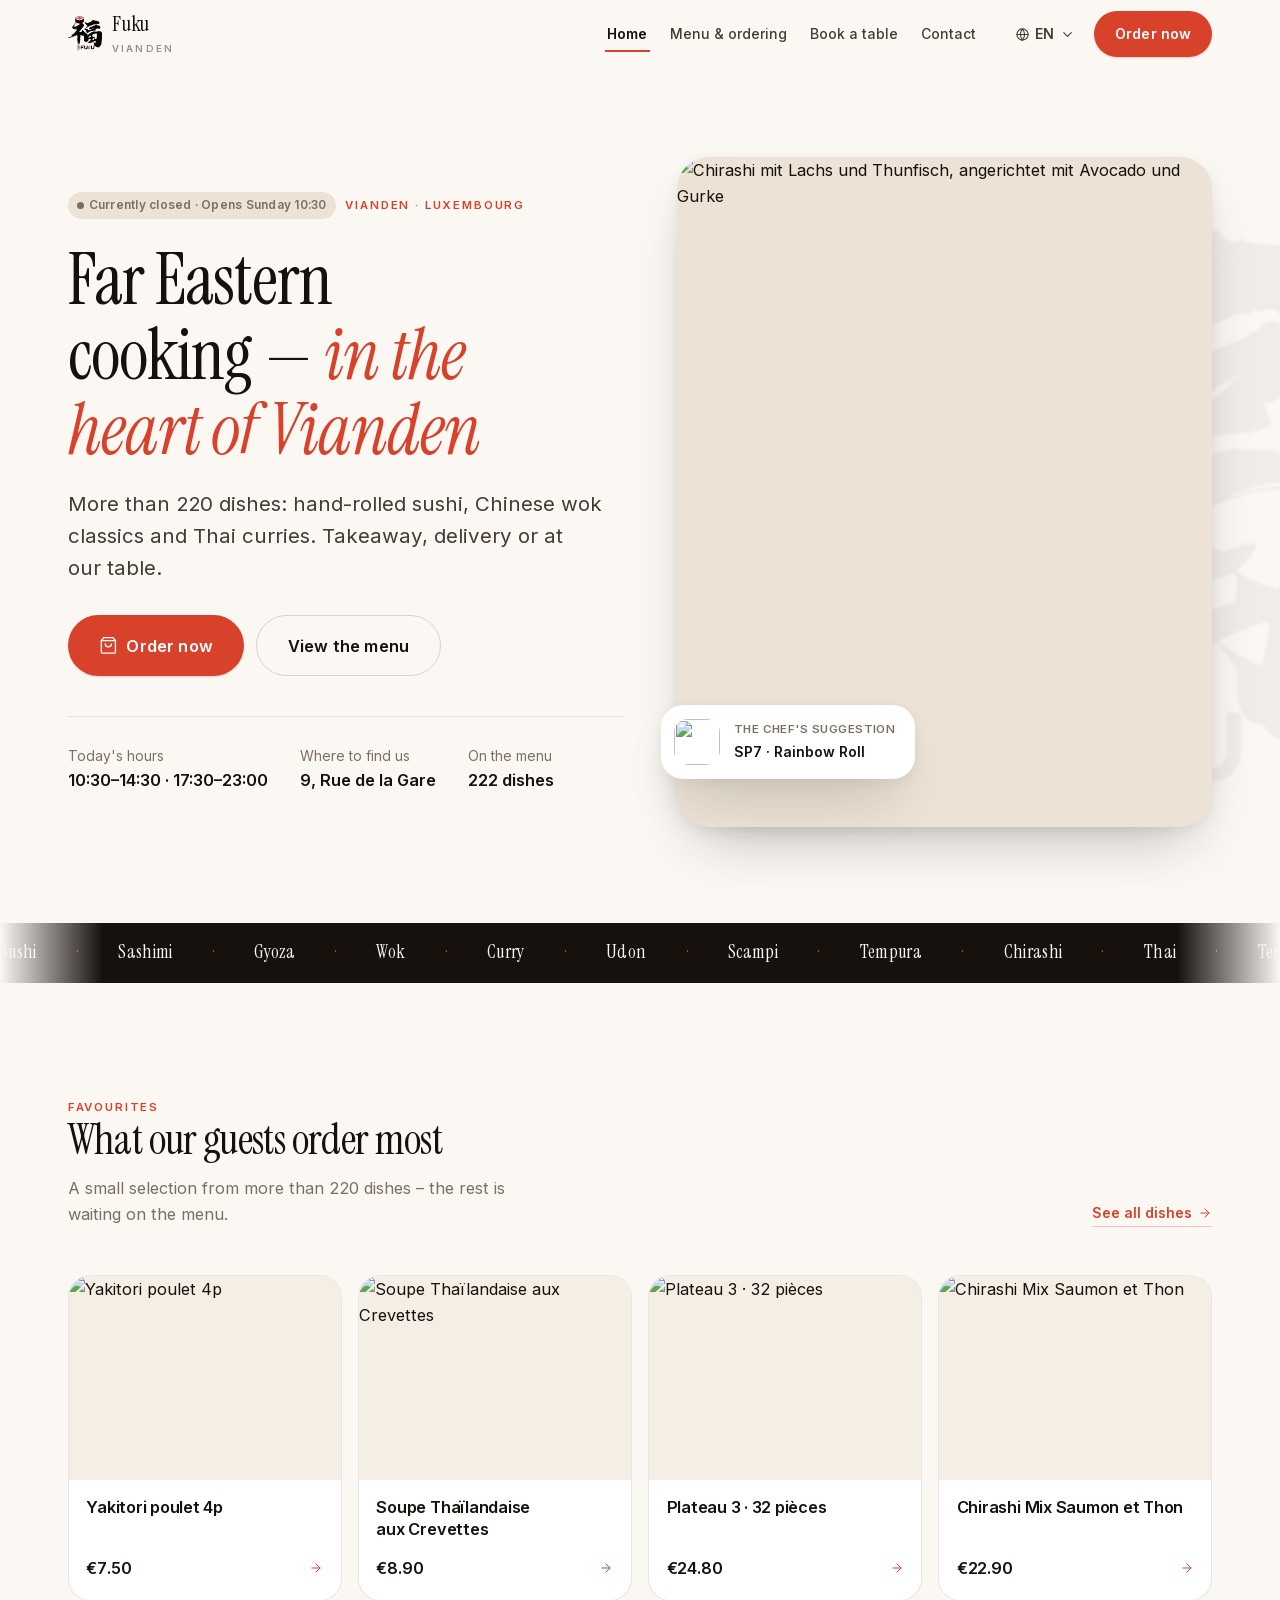
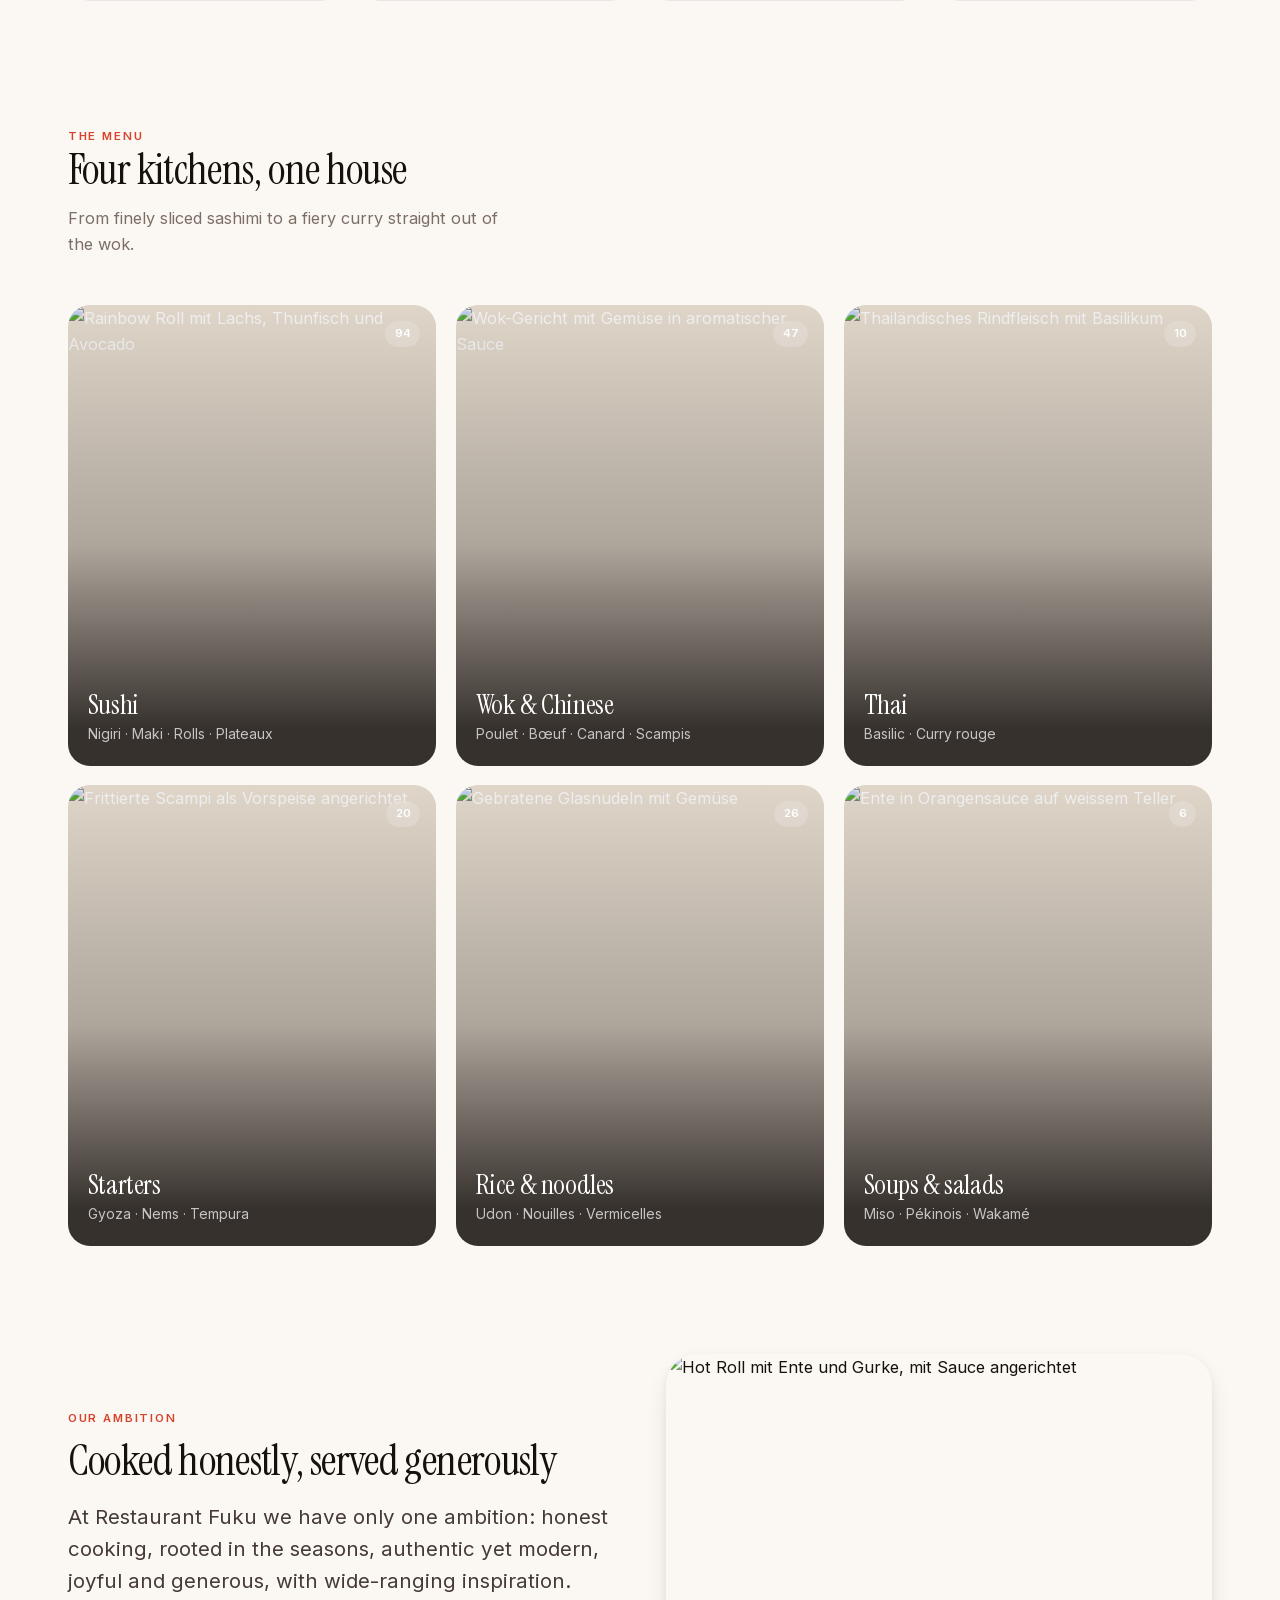
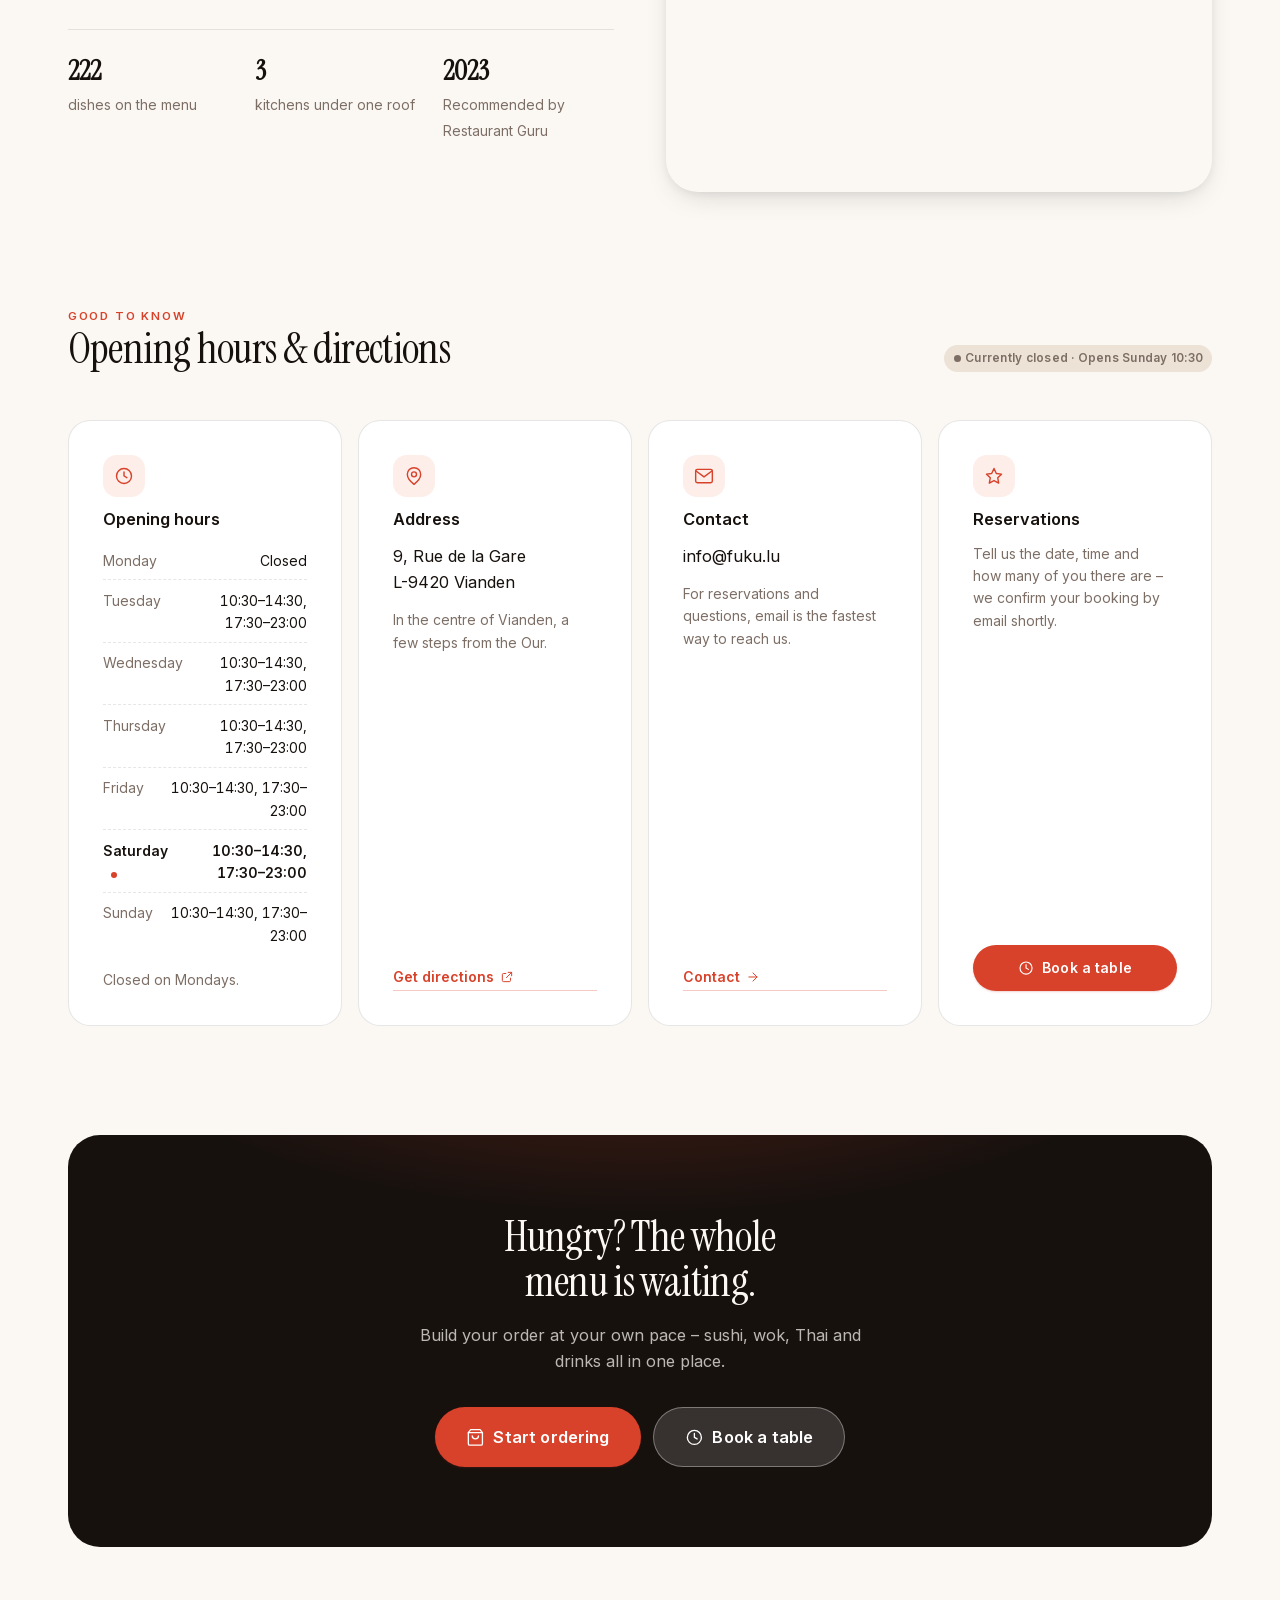
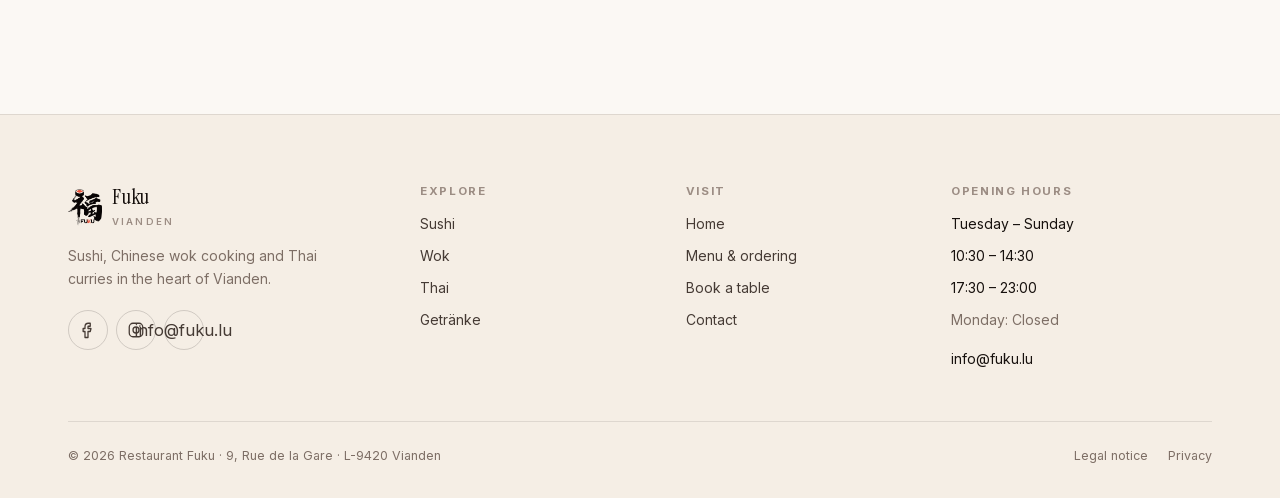
==== index.html @ d3998b2f "Neue Website für Restaurant Fuku Ersetzt die WooCommerce-Shopliste durch eine eigene Oberfläche: all" ====
<!doctype html>
<html lang="de">
  <head>
    <meta charset="utf-8" />
    <meta name="viewport" content="width=device-width, initial-scale=1, viewport-fit=cover" />
    <title>Restaurant Fuku · Sushi, Wok & Thai in Vianden</title>
    <meta
      name="description"
      content="Sushi, chinesische Wok-Klassiker und thailändische Currys in Vianden. Über 220 Gerichte – online bestellen, abholen oder bei uns essen."
    />
    <meta name="theme-color" content="#fbf8f4" />
    <link rel="icon" href="assets/img/logo.png" />
    <link rel="apple-touch-icon" href="assets/img/logo.png" />
    <link rel="canonical" href="https://fuku.lu/" />

    <meta property="og:type" content="restaurant" />
    <meta property="og:site_name" content="Restaurant Fuku" />
    <meta property="og:title" content="Restaurant Fuku · Sushi, Wok & Thai in Vianden" />
    <meta
      property="og:description"
      content="Über 220 Gerichte aus Japan, China und Thailand – mitten in Vianden. Jetzt online bestellen."
    />
    <meta property="og:image" content="https://fuku.lu/wp-content/uploads/2023/08/img_5648-1152x1536.jpeg" />

    <link rel="preload" as="font" type="font/woff2" href="assets/fonts/instrument-serif-normal-400-latin.woff2" crossorigin />
    <link rel="preload" as="font" type="font/woff2" href="assets/fonts/inter-normal-400_700-latin.woff2" crossorigin />
    <link rel="preconnect" href="https://fuku.lu" />
    <link rel="stylesheet" href="assets/css/style.css" />

    <script type="application/ld+json">
      {
        "@context": "https://schema.org",
        "@type": "Restaurant",
        "name": "Restaurant Fuku",
        "servesCuisine": ["Japanese", "Chinese", "Thai", "Sushi"],
        "priceRange": "€€",
        "url": "https://fuku.lu/",
        "email": "info@fuku.lu",
        "image": "https://fuku.lu/wp-content/uploads/2023/08/img_5648-1152x1536.jpeg",
        "address": {
          "@type": "PostalAddress",
          "streetAddress": "9, Rue de la Gare",
          "postalCode": "L-9420",
          "addressLocality": "Vianden",
          "addressCountry": "LU"
        },
        "openingHoursSpecification": [
          {
            "@type": "OpeningHoursSpecification",
            "dayOfWeek": ["Tuesday", "Wednesday", "Thursday", "Friday", "Saturday", "Sunday"],
            "opens": "10:30",
            "closes": "14:30"
          },
          {
            "@type": "OpeningHoursSpecification",
            "dayOfWeek": ["Tuesday", "Wednesday", "Thursday", "Friday", "Saturday", "Sunday"],
            "opens": "17:30",
            "closes": "23:00"
          }
        ],
        "acceptsReservations": "True"
      }
    </script>
  </head>

  <body data-page="home">
    <a class="skip-link" href="#main" data-i18n="nav.skip">Zum Inhalt springen</a>

    <!-- ============================ Header ============================ -->
    <header class="header">
      <div class="wrap header__inner">
        <a class="brand" href="index.html" aria-label="Restaurant Fuku – Startseite">
          <img src="assets/img/logo.png" alt="" width="34" height="37" />
          <span>
            <span class="brand__name">Fuku</span>
            <span class="brand__sub">Vianden</span>
          </span>
        </a>

        <nav class="nav" aria-label="Hauptnavigation">
          <a href="index.html" aria-current="page" data-i18n="nav.home">Startseite</a>
          <a href="bestellen.html" data-i18n="nav.order">Karte &amp; Bestellen</a>
          <a href="reservieren.html" data-i18n="nav.reserve">Reservieren</a>
          <a href="kontakt.html" data-i18n="nav.contact">Kontakt</a>
        </nav>

        <div class="header__actions">
          <div class="lang" data-lang-switcher>
            <button
              class="lang__toggle"
              type="button"
              aria-expanded="false"
              aria-haspopup="true"
              data-i18n-attr="aria-label:nav.chooseLanguage"
            >
              <svg class="icon" aria-hidden="true"><use href="#i-globe"></use></svg>
              <span data-lang-current>DE</span>
              <svg class="icon" aria-hidden="true"><use href="#i-chevron"></use></svg>
            </button>
            <div class="lang__menu" role="menu"></div>
          </div>

          <a class="btn btn--brand header__cta" href="bestellen.html" data-i18n="hero.cta">Jetzt bestellen</a>

          <button
            class="icon-btn burger"
            type="button"
            data-nav-open
            aria-expanded="false"
            data-i18n-attr="aria-label:nav.open"
          >
            <svg class="icon" aria-hidden="true"><use href="#i-menu"></use></svg>
          </button>
        </div>
      </div>
    </header>

    <!-- ======================= Mobile Navigation ====================== -->
    <div class="mobile-nav" data-open="false">
      <div class="mobile-nav__top">
        <a class="brand" href="index.html">
          <img src="assets/img/logo.png" alt="" width="34" height="37" />
          <span class="brand__name">Fuku</span>
        </a>
        <button class="icon-btn" type="button" data-nav-close data-i18n-attr="aria-label:nav.close">
          <svg class="icon" aria-hidden="true"><use href="#i-close"></use></svg>
        </button>
      </div>

      <nav class="mobile-nav__links" aria-label="Navigation">
        <a href="index.html" aria-current="page" data-i18n="nav.home">Startseite</a>
        <a href="bestellen.html" data-i18n="nav.order">Karte &amp; Bestellen</a>
        <a href="reservieren.html" data-i18n="nav.reserve">Reservieren</a>
        <a href="kontakt.html" data-i18n="nav.contact">Kontakt</a>
      </nav>

      <div class="mobile-nav__foot">
        <div class="filters" data-lang-inline></div>
        <a class="btn btn--brand btn--lg btn--block" href="bestellen.html" data-i18n="hero.cta">Jetzt bestellen</a>
      </div>
    </div>

    <main id="main">
      <!-- ============================= Hero ============================ -->
      <section class="hero">
        <img class="hero__kanji" src="assets/img/logo.png" alt="" aria-hidden="true" />
        <div class="wrap hero__grid">
          <div class="hero__copy">
            <div class="hero__status">
              <span class="pill pill--closed" data-status-pill>
                <span class="dot"></span>
                <span data-status-label>Öffnungszeiten</span>
              </span>
              <span class="eyebrow" data-i18n="hero.badge">Vianden · Luxemburg</span>
            </div>

            <h1 data-i18n-html="hero.title">Frische Küche aus Fernost — <em>mitten in Vianden</em></h1>

            <p class="hero__text" data-i18n="hero.text">
              Über 220 Gerichte: handgerollte Sushi, chinesische Wok-Klassiker und thailändische Currys. Zum Abholen,
              Liefern oder bei uns am Tisch.
            </p>

            <div class="hero__cta">
              <a class="btn btn--brand btn--lg" href="bestellen.html">
                <svg class="icon" aria-hidden="true"><use href="#i-cart"></use></svg>
                <span data-i18n="hero.cta">Jetzt bestellen</span>
              </a>
              <a class="btn btn--ghost btn--lg" href="bestellen.html#sushi" data-i18n="hero.cta2">Karte ansehen</a>
            </div>

            <dl class="hero__facts">
              <div>
                <dt data-i18n="hero.fact1">Öffnungszeiten heute</dt>
                <dd><strong data-today-hours>10:30–14:30 · 17:30–23:00</strong></dd>
              </div>
              <div>
                <dt data-i18n="hero.fact2">Wo wir sind</dt>
                <dd><strong>9, Rue de la Gare</strong></dd>
              </div>
              <div>
                <dt data-i18n="hero.fact3">Auf der Karte</dt>
                <dd><strong data-dish-count>222 Gerichte</strong></dd>
              </div>
            </dl>
          </div>

          <div class="hero__art">
            <div class="hero__frame">
              <img
                src="https://fuku.lu/wp-content/uploads/2023/08/img_5648-768x1024.jpeg"
                srcset="
                  https://fuku.lu/wp-content/uploads/2023/08/img_5648-600x800.jpeg    600w,
                  https://fuku.lu/wp-content/uploads/2023/08/img_5648-768x1024.jpeg   768w,
                  https://fuku.lu/wp-content/uploads/2023/08/img_5648-1152x1536.jpeg 1152w
                "
                sizes="(min-width: 900px) 46vw, 92vw"
                alt="Chirashi mit Lachs und Thunfisch, angerichtet mit Avocado und Gurke"
                width="768"
                height="1024"
                fetchpriority="high"
              />
            </div>

            <figure class="hero__chip">
              <img
                src="https://fuku.lu/wp-content/uploads/2022/07/rainbow_roll-600x900.jpg"
                alt=""
                width="46"
                height="46"
                loading="lazy"
              />
              <figcaption>
                <span data-i18n="hero.chipLabel">Empfehlung des Hauses</span>
                <strong>SP7 · Rainbow Roll</strong>
              </figcaption>
            </figure>
          </div>
        </div>
      </section>

      <!-- =========================== Laufband ========================== -->
      <div class="marquee" aria-hidden="true">
        <div class="marquee__track">
          <div>
            <span>Sushi</span><b>·</b><span>Sashimi</span><b>·</b><span>Gyoza</span><b>·</b><span>Wok</span><b>·</b>
            <span>Curry</span><b>·</b><span>Udon</span><b>·</b><span>Scampi</span><b>·</b><span>Tempura</span><b>·</b>
            <span>Chirashi</span><b>·</b><span>Thai</span><b>·</b><span>Temaki</span><b>·</b><span>Ente</span><b>·</b>
          </div>
          <div>
            <span>Sushi</span><b>·</b><span>Sashimi</span><b>·</b><span>Gyoza</span><b>·</b><span>Wok</span><b>·</b>
            <span>Curry</span><b>·</b><span>Udon</span><b>·</b><span>Scampi</span><b>·</b><span>Tempura</span><b>·</b>
            <span>Chirashi</span><b>·</b><span>Thai</span><b>·</b><span>Temaki</span><b>·</b><span>Ente</span><b>·</b>
          </div>
        </div>
      </div>

      <!-- ========================== Empfehlungen ======================= -->
      <section class="section">
        <div class="wrap">
          <div class="section-head" data-reveal>
            <div>
              <span class="eyebrow" data-i18n="home.popular.eyebrow">Beliebt</span>
              <h2 data-i18n="home.popular.title">Was unsere Gäste am liebsten bestellen</h2>
              <p data-i18n="home.popular.text">
                Eine kleine Auswahl aus über 220 Gerichten – der Rest wartet auf der Karte.
              </p>
            </div>
            <a class="link-arrow" href="bestellen.html">
              <span data-i18n="home.popular.all">Alle Gerichte ansehen</span>
              <svg class="icon" aria-hidden="true"><use href="#i-arrow"></use></svg>
            </a>
          </div>

          <div class="rail" data-popular data-reveal>
            <!-- wird aus data/menu.json befüllt -->
          </div>
        </div>
      </section>

      <!-- ========================== Kategorien ========================= -->
      <section class="section" style="padding-top: 0">
        <div class="wrap">
          <div class="section-head" data-reveal>
            <div>
              <span class="eyebrow" data-i18n="home.cats.eyebrow">Die Karte</span>
              <h2 data-i18n="home.cats.title">Vier Küchen, ein Haus</h2>
              <p data-i18n="home.cats.text">Von hauchdünn geschnittenem Sashimi bis zum scharfen Curry aus dem Wok.</p>
            </div>
          </div>

          <div class="cat-grid" data-reveal>
            <a class="cat-card" href="bestellen.html#sushi">
              <img
                src="https://fuku.lu/wp-content/uploads/2022/07/rainbow_roll-600x900.jpg"
                srcset="
                  https://fuku.lu/wp-content/uploads/2022/07/rainbow_roll-600x900.jpg  600w,
                  https://fuku.lu/wp-content/uploads/2022/07/rainbow_roll-768x1152.jpg 768w
                "
                sizes="(min-width: 900px) 22vw, 45vw"
                alt="Rainbow Roll mit Lachs, Thunfisch und Avocado"
                loading="lazy"
                width="600"
                height="900"
              />
              <span class="cat-card__count" data-cat-count="sushi">94</span>
              <h3>Sushi</h3>
              <p>Nigiri · Maki · Rolls · Plateaux</p>
            </a>

            <a class="cat-card" href="bestellen.html#chauds">
              <img
                src="https://fuku.lu/wp-content/uploads/2023/08/img_5468-600x450.jpeg"
                srcset="
                  https://fuku.lu/wp-content/uploads/2023/08/img_5468-600x450.jpeg   600w,
                  https://fuku.lu/wp-content/uploads/2023/08/img_5468-1024x768.jpeg 1024w
                "
                sizes="(min-width: 900px) 22vw, 45vw"
                alt="Wok-Gericht mit Gemüse in aromatischer Sauce"
                loading="lazy"
                width="600"
                height="450"
              />
              <span class="cat-card__count" data-cat-count="chauds">47</span>
              <h3 data-i18n="cat.chauds">Wok &amp; Chinesisch</h3>
              <p>Poulet · Bœuf · Canard · Scampis</p>
            </a>

            <a class="cat-card" href="bestellen.html#thai">
              <img
                src="https://fuku.lu/wp-content/uploads/2022/12/img_8181-600x450.jpeg"
                srcset="
                  https://fuku.lu/wp-content/uploads/2022/12/img_8181-600x450.jpeg   600w,
                  https://fuku.lu/wp-content/uploads/2022/12/img_8181-1024x768.jpeg 1024w
                "
                sizes="(min-width: 900px) 22vw, 45vw"
                alt="Thailändisches Rindfleisch mit Basilikum"
                loading="lazy"
                width="600"
                height="450"
              />
              <span class="cat-card__count" data-cat-count="thai">10</span>
              <h3 data-i18n="cat.thai">Thai</h3>
              <p>Basilic · Curry rouge</p>
            </a>

            <a class="cat-card" href="bestellen.html#entrees">
              <img
                src="https://fuku.lu/wp-content/uploads/2022/12/img_8173-600x450.jpeg"
                srcset="
                  https://fuku.lu/wp-content/uploads/2022/12/img_8173-600x450.jpeg   600w,
                  https://fuku.lu/wp-content/uploads/2022/12/img_8173-1024x768.jpeg 1024w
                "
                sizes="(min-width: 900px) 22vw, 45vw"
                alt="Frittierte Scampi als Vorspeise angerichtet"
                loading="lazy"
                width="600"
                height="450"
              />
              <span class="cat-card__count" data-cat-count="entrees">20</span>
              <h3 data-i18n="cat.entrees">Vorspeisen</h3>
              <p>Gyoza · Nems · Tempura</p>
            </a>

            <a class="cat-card" href="bestellen.html#riz">
              <img
                src="https://fuku.lu/wp-content/uploads/2024/09/img_6568-600x450.jpeg"
                srcset="
                  https://fuku.lu/wp-content/uploads/2024/09/img_6568-600x450.jpeg   600w,
                  https://fuku.lu/wp-content/uploads/2024/09/img_6568-1024x768.jpeg 1024w
                "
                sizes="(min-width: 900px) 22vw, 45vw"
                alt="Gebratene Glasnudeln mit Gemüse"
                loading="lazy"
                width="600"
                height="450"
              />
              <span class="cat-card__count" data-cat-count="riz">26</span>
              <h3 data-i18n="cat.riz">Reis &amp; Nudeln</h3>
              <p>Udon · Nouilles · Vermicelles</p>
            </a>

            <a class="cat-card" href="bestellen.html#soupes">
              <img
                src="https://fuku.lu/wp-content/uploads/2023/09/img_5689-600x450.jpeg"
                srcset="
                  https://fuku.lu/wp-content/uploads/2023/09/img_5689-600x450.jpeg   600w,
                  https://fuku.lu/wp-content/uploads/2023/09/img_5689-1024x768.jpeg 1024w
                "
                sizes="(min-width: 900px) 22vw, 45vw"
                alt="Ente in Orangensauce auf weissem Teller"
                loading="lazy"
                width="600"
                height="450"
              />
              <span class="cat-card__count" data-cat-count="soupes">6</span>
              <h3 data-i18n="cat.soupes">Suppen &amp; Salate</h3>
              <p>Miso · Pékinois · Wakamé</p>
            </a>
          </div>
        </div>
      </section>

      <!-- ============================ Story ============================ -->
      <section class="section" style="padding-top: 0">
        <div class="wrap">
          <div class="split split--reverse" data-reveal>
            <div class="split__media">
              <img
                src="https://fuku.lu/wp-content/uploads/2023/06/img_5087-1024x768.jpeg"
                srcset="
                  https://fuku.lu/wp-content/uploads/2023/06/img_5087-600x450.jpeg   600w,
                  https://fuku.lu/wp-content/uploads/2023/06/img_5087-1024x768.jpeg 1024w
                "
                sizes="(min-width: 860px) 46vw, 92vw"
                alt="Hot Roll mit Ente und Gurke, mit Sauce angerichtet"
                loading="lazy"
                width="1024"
                height="768"
              />
            </div>

            <div>
              <span class="eyebrow" data-i18n="home.story.eyebrow">Unser Anspruch</span>
              <h2 style="margin-block: 0.6rem 1.1rem" data-i18n="home.story.title">
                Ehrlich gekocht, grosszügig serviert
              </h2>
              <p class="lede" data-i18n="home.story.text">
                Im Restaurant Fuku haben wir nur einen Anspruch: eine ehrliche Küche, verwurzelt in den Jahreszeiten,
                authentisch und zugleich modern, fröhlich und grosszügig, mit weitem Horizont.
              </p>

              <div class="stat-row">
                <div>
                  <strong data-dish-total>222</strong>
                  <span data-i18n="home.story.stat1">Gerichte auf der Karte</span>
                </div>
                <div>
                  <strong>3</strong>
                  <span data-i18n="home.story.stat2">Küchen unter einem Dach</span>
                </div>
                <div>
                  <strong>2023</strong>
                  <span data-i18n="home.story.stat3">Empfohlen von Restaurant Guru</span>
                </div>
              </div>
            </div>
          </div>
        </div>
      </section>

      <!-- ====================== Öffnungszeiten & Info ================== -->
      <section class="section" style="padding-top: 0">
        <div class="wrap">
          <div class="section-head" data-reveal>
            <div>
              <span class="eyebrow" data-i18n="home.info.eyebrow">Gut zu wissen</span>
              <h2 data-i18n="home.info.title">Öffnungszeiten &amp; Anfahrt</h2>
            </div>
            <span class="pill pill--closed" data-status-pill>
              <span class="dot"></span>
              <span data-status-label>Öffnungszeiten</span>
            </span>
          </div>

          <div class="info-grid" data-reveal>
            <article class="info-card">
              <span class="info-card__icon"><svg class="icon" aria-hidden="true"><use href="#i-clock"></use></svg></span>
              <h3 data-i18n="home.info.hours">Öffnungszeiten</h3>
              <dl class="hours" data-hours-list></dl>
              <p class="muted" style="font-size: var(--step--1)" data-i18n="home.info.hoursNote">Montags Ruhetag.</p>
            </article>

            <article class="info-card">
              <span class="info-card__icon"><svg class="icon" aria-hidden="true"><use href="#i-pin"></use></svg></span>
              <h3 data-i18n="home.info.address">Adresse</h3>
              <p data-contact="address">9, Rue de la Gare<br />L-9420 Vianden</p>
              <p class="muted" style="font-size: var(--step--1)" data-i18n="home.info.addressNote">
                Im Zentrum von Vianden, wenige Schritte von der Our.
              </p>
              <a class="link-arrow" data-contact="route" href="#" style="margin-top: auto">
                <span data-i18n="home.info.route">Route planen</span>
                <svg class="icon" aria-hidden="true"><use href="#i-external"></use></svg>
              </a>
            </article>

            <article class="info-card">
              <span class="info-card__icon"><svg class="icon" aria-hidden="true"><use href="#i-mail"></use></svg></span>
              <h3 data-i18n="home.info.contact">Kontakt</h3>
              <p><a data-contact="email" href="mailto:info@fuku.lu">info@fuku.lu</a></p>
              <p class="muted" style="font-size: var(--step--1)" data-i18n="home.info.contactNote">
                Für Reservierungen und Fragen erreichen Sie uns am besten per E-Mail.
              </p>
              <a class="link-arrow" href="kontakt.html" style="margin-top: auto">
                <span data-i18n="nav.contact">Kontakt</span>
                <svg class="icon" aria-hidden="true"><use href="#i-arrow"></use></svg>
              </a>
            </article>

            <article class="info-card">
              <span class="info-card__icon"><svg class="icon" aria-hidden="true"><use href="#i-star"></use></svg></span>
              <h3 data-i18n="contact.reserve">Reservierung</h3>
              <p class="muted" style="font-size: var(--step--1)" data-i18n="reserve.text">
                Sagen Sie uns Datum, Uhrzeit und Personenzahl – wir bestätigen Ihre Reservierung kurzfristig per E-Mail.
              </p>
              <a class="btn btn--brand" href="reservieren.html" style="margin-top: auto">
                <svg class="icon" aria-hidden="true"><use href="#i-clock"></use></svg>
                <span data-i18n="reserve.ctaHome">Tisch reservieren</span>
              </a>
            </article>
          </div>
        </div>
      </section>

      <!-- =========================== CTA-Band ========================== -->
      <section class="wrap" style="padding-bottom: clamp(3rem, 2rem + 4vw, 6rem)">
        <div class="cta-band" data-reveal>
          <h2 data-i18n="home.cta.title">Hunger? Die ganze Karte wartet.</h2>
          <p data-i18n="home.cta.text">
            Stellen Sie Ihre Bestellung in Ruhe zusammen – Sushi, Wok, Thai und Getränke an einem Ort.
          </p>
          <div class="cta-band__actions">
            <a class="btn btn--brand btn--lg" href="bestellen.html">
              <svg class="icon" aria-hidden="true"><use href="#i-cart"></use></svg>
              <span data-i18n="home.cta.primary">Zur Bestellung</span>
            </a>
            <a class="btn btn--light btn--lg" href="reservieren.html">
              <svg class="icon" aria-hidden="true"><use href="#i-clock"></use></svg>
              <span data-i18n="reserve.ctaHome">Tisch reservieren</span>
            </a>
          </div>
        </div>
      </section>
    </main>

    <!-- ============================ Footer =========================== -->
    <footer class="footer">
      <div class="wrap">
        <div class="footer__grid">
          <div class="footer__brand">
            <a class="brand" href="index.html">
              <img src="assets/img/logo.png" alt="" width="34" height="37" />
              <span>
                <span class="brand__name">Fuku</span>
                <span class="brand__sub">Vianden</span>
              </span>
            </a>
            <p data-i18n="footer.tagline">
              Sushi, chinesische Wok-Küche und thailändische Currys im Herzen von Vianden.
            </p>
            <div class="socials">
              <a href="https://www.facebook.com/Restaurant-Fuku-110551558349707/" target="_blank" rel="noopener" aria-label="Facebook">
                <svg class="icon" aria-hidden="true"><use href="#i-facebook"></use></svg>
              </a>
              <a href="https://www.instagram.com/restaurant_fuku/" target="_blank" rel="noopener" aria-label="Instagram">
                <svg class="icon" aria-hidden="true"><use href="#i-instagram"></use></svg>
              </a>
              <a data-contact="email" href="mailto:info@fuku.lu" aria-label="E-Mail">
                <svg class="icon" aria-hidden="true"><use href="#i-mail"></use></svg>
              </a>
            </div>
          </div>

          <div>
            <h4 data-i18n="footer.explore">Entdecken</h4>
            <div class="footer__links">
              <a href="bestellen.html#sushi">Sushi</a>
              <a href="bestellen.html#chauds">Wok</a>
              <a href="bestellen.html#thai">Thai</a>
              <a href="bestellen.html#boissons">Getränke</a>
            </div>
          </div>

          <div>
            <h4 data-i18n="footer.visit">Besuchen</h4>
            <div class="footer__links">
              <a href="index.html" data-i18n="nav.home">Startseite</a>
              <a href="bestellen.html" data-i18n="nav.order">Karte &amp; Bestellen</a>
              <a href="reservieren.html" data-i18n="nav.reserve">Reservieren</a>
              <a href="kontakt.html" data-i18n="nav.contact">Kontakt</a>
            </div>
          </div>

          <div>
            <h4 data-i18n="home.info.hours">Öffnungszeiten</h4>
            <div class="footer__links">
              <span data-i18n="days.tueSun">Dienstag – Sonntag</span>
              <span>10:30 – 14:30</span>
              <span>17:30 – 23:00</span>
              <span class="muted"><span data-i18n="days.mon">Montag</span>: <span data-i18n="days.closed">Geschlossen</span></span>
            </div>
            <p style="margin-top: 1rem; font-size: var(--step--1)">
              <a data-contact="email" href="mailto:info@fuku.lu">info@fuku.lu</a>
            </p>
          </div>
        </div>

        <div class="footer__bottom">
          <p>© <span data-year>2026</span> Restaurant Fuku · 9, Rue de la Gare · L-9420 Vianden</p>
          <nav aria-label="Rechtliches">
            <a href="kontakt.html#impressum" data-i18n="footer.imprint">Impressum</a>
            <a href="kontakt.html#datenschutz" data-i18n="footer.privacy">Datenschutz</a>
          </nav>
        </div>
      </div>
    </footer>

    <script type="module" src="assets/js/home.js"></script>
  </body>
</html>
---- assets/css/style.css ----
@import url('../fonts/fonts.css');

/* ==================================================================
   Restaurant Fuku – Design-System
   Warmes Papier, Tusche-Schwarz, Zinnober aus dem Logo.
   ================================================================== */

:root {
  /* Farben ------------------------------------------------------- */
  --ink: #17110e;
  --ink-soft: #453a34;
  --muted: #7d6e65;
  --muted-2: #9c8d84;

  --paper: #fbf8f4;
  --paper-warm: #f5eee5;
  --paper-deep: #ece2d5;
  --surface: #ffffff;

  --brand: #d8412a;
  --brand-deep: #ae2f1c;
  --brand-tint: #fdeeea;
  --brand-ring: rgba(216, 65, 42, 0.28);

  --gold: #b8873c;
  --green: #2f7a53;
  --green-tint: #e8f3ec;

  --line: rgba(23, 17, 14, 0.1);
  --line-strong: rgba(23, 17, 14, 0.16);

  /* Typografie --------------------------------------------------- */
  --font-display: 'Instrument Serif', 'Iowan Old Style', Georgia, serif;
  --font-sans: 'Inter', -apple-system, BlinkMacSystemFont, 'Segoe UI', Roboto, sans-serif;

  --step--1: clamp(0.8rem, 0.77rem + 0.13vw, 0.875rem);
  --step-0: clamp(0.95rem, 0.92rem + 0.15vw, 1.02rem);
  --step-1: clamp(1.1rem, 1.04rem + 0.3vw, 1.3rem);
  --step-2: clamp(1.35rem, 1.22rem + 0.62vw, 1.75rem);
  --step-3: clamp(1.75rem, 1.45rem + 1.5vw, 2.75rem);
  --step-4: clamp(2.4rem, 1.7rem + 3.4vw, 5rem);

  /* Form --------------------------------------------------------- */
  --r-xs: 6px;
  --r-sm: 10px;
  --r-md: 14px;
  --r-lg: 22px;
  --r-xl: 32px;
  --r-full: 999px;

  --shadow-xs: 0 1px 2px rgba(23, 17, 14, 0.06);
  --shadow-sm: 0 2px 8px rgba(23, 17, 14, 0.06), 0 1px 2px rgba(23, 17, 14, 0.04);
  --shadow-md: 0 10px 30px -12px rgba(23, 17, 14, 0.22), 0 2px 8px rgba(23, 17, 14, 0.05);
  --shadow-lg: 0 28px 60px -24px rgba(23, 17, 14, 0.32), 0 4px 14px rgba(23, 17, 14, 0.06);

  --wrap: 1220px;
  --gutter: clamp(1.1rem, 0.6rem + 2.2vw, 2.5rem);
  --header-h: 68px;

  --ease: cubic-bezier(0.2, 0.7, 0.25, 1);
  --ease-out: cubic-bezier(0.16, 1, 0.3, 1);
}

/* ------------------------------------------------------------------
   Reset & Basis
   ------------------------------------------------------------------ */
*,
*::before,
*::after {
  box-sizing: border-box;
}

* {
  margin: 0;
}

html {
  -webkit-text-size-adjust: 100%;
  scroll-behavior: smooth;
  scroll-padding-top: calc(var(--header-h) + 1rem);
}

body {
  min-height: 100dvh;
  background: var(--paper);
  color: var(--ink);
  font-family: var(--font-sans);
  font-size: var(--step-0);
  line-height: 1.6;
  font-feature-settings: 'cv05' 1, 'ss03' 1;
  -webkit-font-smoothing: antialiased;
  text-rendering: optimizeLegibility;
  overflow-x: hidden;
}

body.is-locked {
  overflow: hidden;
}

img,
svg,
video {
  display: block;
  max-width: 100%;
}

/* Grundgrösse für alle Symbole. Ohne sie fällt ein SVG ohne eigene Masse
   auf die Standardgrösse 300×150 zurück – einzelne Stellen überschreiben
   den Wert bewusst. */
.icon {
  width: 1.15em;
  height: 1.15em;
  flex: none;
}

/* Das hidden-Attribut muss jede display-Regel schlagen, sonst bleiben per
   JavaScript ausgeblendete Elemente sichtbar. */
[hidden] {
  display: none !important;
}

img {
  height: auto;
}

button,
input,
select,
textarea {
  font: inherit;
  color: inherit;
}

button {
  background: none;
  border: 0;
  cursor: pointer;
}

a {
  color: inherit;
  text-decoration: none;
}

ul,
ol {
  list-style: none;
  padding: 0;
}

:focus-visible {
  outline: 2px solid var(--brand);
  outline-offset: 3px;
  border-radius: var(--r-xs);
}

::selection {
  background: var(--brand);
  color: #fff;
}

/* ------------------------------------------------------------------
   Typografie
   ------------------------------------------------------------------ */
h1,
h2,
h3,
h4 {
  font-family: var(--font-display);
  font-weight: 400;
  line-height: 1.06;
  letter-spacing: -0.015em;
  text-wrap: balance;
}

h1 {
  font-size: var(--step-4);
}
h2 {
  font-size: var(--step-3);
}
h3 {
  font-size: var(--step-2);
}

p {
  text-wrap: pretty;
}

.eyebrow {
  font-family: var(--font-sans);
  font-size: 0.72rem;
  font-weight: 600;
  letter-spacing: 0.16em;
  text-transform: uppercase;
  color: var(--brand);
}

.lede {
  font-size: var(--step-1);
  line-height: 1.55;
  color: var(--ink-soft);
}

.muted {
  color: var(--muted);
}

.serif-em {
  font-style: italic;
}

.sr-only {
  position: absolute;
  width: 1px;
  height: 1px;
  padding: 0;
  overflow: hidden;
  clip: rect(0 0 0 0);
  clip-path: inset(50%);
  white-space: nowrap;
  border: 0;
}

.skip-link {
  position: fixed;
  top: 0.5rem;
  left: 50%;
  translate: -50% -200%;
  z-index: 200;
  padding: 0.7rem 1.2rem;
  background: var(--ink);
  color: var(--paper);
  border-radius: var(--r-full);
  font-size: var(--step--1);
  font-weight: 600;
  transition: translate 0.2s var(--ease);
}

.skip-link:focus-visible {
  translate: -50% 0;
}

/* ------------------------------------------------------------------
   Layout-Hilfen
   ------------------------------------------------------------------ */
.wrap {
  width: 100%;
  max-width: var(--wrap);
  margin-inline: auto;
  padding-inline: var(--gutter);
}

.wrap-wide {
  max-width: 1560px;
}

.section {
  padding-block: clamp(3.5rem, 2rem + 6vw, 7rem);
}

.section-head {
  display: flex;
  flex-wrap: wrap;
  align-items: flex-end;
  justify-content: space-between;
  gap: 1.25rem 2rem;
  margin-bottom: clamp(1.75rem, 1rem + 2.5vw, 3rem);
}

.section-head p {
  max-width: 46ch;
  color: var(--muted);
  margin-top: 0.75rem;
}

.rule {
  height: 1px;
  background: var(--line);
  border: 0;
}

/* ------------------------------------------------------------------
   Buttons
   ------------------------------------------------------------------ */
.btn {
  --btn-bg: var(--ink);
  --btn-fg: var(--paper);
  display: inline-flex;
  align-items: center;
  justify-content: center;
  gap: 0.55em;
  padding: 0.82em 1.5em;
  min-height: 46px;
  border-radius: var(--r-full);
  background: var(--btn-bg);
  color: var(--btn-fg);
  font-size: var(--step--1);
  font-weight: 600;
  letter-spacing: 0.01em;
  white-space: nowrap;
  transition: transform 0.18s var(--ease), box-shadow 0.18s var(--ease), background-color 0.18s var(--ease),
    color 0.18s var(--ease), border-color 0.18s var(--ease);
}

.btn:hover {
  transform: translateY(-1px);
  box-shadow: var(--shadow-md);
}

.btn:active {
  transform: translateY(0);
}

.btn--brand {
  --btn-bg: var(--brand);
  --btn-fg: #fff;
  box-shadow: 0 1px 2px rgba(174, 47, 28, 0.2);
}

.btn--brand:hover {
  --btn-bg: var(--brand-deep);
}

.btn--ghost {
  --btn-bg: transparent;
  --btn-fg: var(--ink);
  border: 1px solid var(--line-strong);
}

.btn--ghost:hover {
  --btn-bg: var(--surface);
  border-color: var(--ink);
}

.btn--light {
  --btn-bg: rgba(255, 255, 255, 0.14);
  --btn-fg: #fff;
  border: 1px solid rgba(255, 255, 255, 0.35);
  backdrop-filter: blur(6px);
}

.btn--light:hover {
  --btn-bg: #fff;
  --btn-fg: var(--ink);
}

.btn--lg {
  padding: 1em 1.9em;
  min-height: 54px;
  font-size: var(--step-0);
}

.btn--block {
  width: 100%;
}

.btn .icon {
  width: 1.15em;
  height: 1.15em;
  flex: none;
}

.link-arrow {
  display: inline-flex;
  align-items: center;
  gap: 0.45em;
  font-size: var(--step--1);
  font-weight: 600;
  color: var(--brand);
  padding-bottom: 2px;
  border-bottom: 1px solid var(--brand-ring);
  transition: gap 0.2s var(--ease), border-color 0.2s var(--ease);
}

.link-arrow:hover {
  gap: 0.8em;
  border-color: var(--brand);
}

.link-arrow .icon {
  width: 1em;
  height: 1em;
}

/* ------------------------------------------------------------------
   Pills / Badges
   ------------------------------------------------------------------ */
.pill {
  display: inline-flex;
  align-items: center;
  gap: 0.4em;
  padding: 0.34em 0.78em;
  border-radius: var(--r-full);
  background: var(--paper-warm);
  font-size: 0.74rem;
  font-weight: 600;
  letter-spacing: 0.02em;
  color: var(--ink-soft);
  white-space: nowrap;
}

.pill--open {
  background: var(--green-tint);
  color: var(--green);
}

.pill--closed {
  background: var(--paper-deep);
  color: var(--muted);
}

.pill--brand {
  background: var(--brand-tint);
  color: var(--brand-deep);
}

.pill--glass {
  background: rgba(255, 255, 255, 0.16);
  color: #fff;
  border: 1px solid rgba(255, 255, 255, 0.28);
  backdrop-filter: blur(8px);
}

.dot {
  width: 7px;
  height: 7px;
  border-radius: 50%;
  background: currentColor;
  flex: none;
}

.pill--open .dot {
  animation: pulse 2.4s var(--ease) infinite;
}

@keyframes pulse {
  0%,
  100% {
    box-shadow: 0 0 0 0 rgba(47, 122, 83, 0.45);
  }
  50% {
    box-shadow: 0 0 0 5px rgba(47, 122, 83, 0);
  }
}

/* ------------------------------------------------------------------
   Header
   ------------------------------------------------------------------ */
.header {
  position: sticky;
  top: 0;
  z-index: 90;
  background: rgba(251, 248, 244, 0.82);
  backdrop-filter: saturate(180%) blur(14px);
  -webkit-backdrop-filter: saturate(180%) blur(14px);
  border-bottom: 1px solid transparent;
  transition: border-color 0.25s var(--ease), background-color 0.25s var(--ease);
}

.header.is-stuck {
  border-bottom-color: var(--line);
  background: rgba(251, 248, 244, 0.94);
}

.header__inner {
  display: flex;
  align-items: center;
  gap: clamp(0.75rem, 2vw, 2rem);
  height: var(--header-h);
}

.brand {
  display: flex;
  align-items: center;
  gap: 0.65rem;
  margin-right: auto;
  flex: none;
}

.brand img {
  width: 34px;
  height: auto;
}

.brand__name {
  font-family: var(--font-display);
  font-size: 1.32rem;
  letter-spacing: 0.02em;
  line-height: 1;
}

.brand__sub {
  display: block;
  font-family: var(--font-sans);
  font-size: 0.6rem;
  font-weight: 600;
  letter-spacing: 0.22em;
  text-transform: uppercase;
  color: var(--muted-2);
  margin-top: 3px;
}

.nav {
  display: flex;
  align-items: center;
  gap: clamp(0.25rem, 1.4vw, 1.5rem);
}

.nav a {
  position: relative;
  padding: 0.5rem 0.15rem;
  font-size: var(--step--1);
  font-weight: 500;
  color: var(--ink-soft);
  transition: color 0.18s var(--ease);
}

.nav a::after {
  content: '';
  position: absolute;
  left: 0;
  right: 0;
  bottom: 0.1rem;
  height: 1.5px;
  background: var(--brand);
  scale: 0 1;
  transform-origin: left;
  transition: scale 0.25s var(--ease);
}

.nav a:hover {
  color: var(--ink);
}

.nav a:hover::after,
.nav a[aria-current='page']::after {
  scale: 1 1;
}

.nav a[aria-current='page'] {
  color: var(--ink);
  font-weight: 600;
}

.header__actions {
  display: flex;
  align-items: center;
  gap: 0.5rem;
  flex: none;
}

.icon-btn {
  display: inline-flex;
  align-items: center;
  justify-content: center;
  width: 42px;
  height: 42px;
  border-radius: var(--r-full);
  color: var(--ink-soft);
  transition: background-color 0.18s var(--ease), color 0.18s var(--ease);
}

.icon-btn:hover {
  background: var(--paper-warm);
  color: var(--ink);
}

.icon-btn .icon {
  width: 21px;
  height: 21px;
}

/* Sprachumschalter */
.lang {
  position: relative;
  flex: none;
}

.lang__toggle {
  display: inline-flex;
  align-items: center;
  gap: 0.35rem;
  height: 42px;
  padding: 0 0.7rem;
  border-radius: var(--r-full);
  font-size: var(--step--1);
  font-weight: 600;
  color: var(--ink-soft);
  transition: background-color 0.18s var(--ease);
}

.lang__toggle:hover {
  background: var(--paper-warm);
}

.lang__toggle .icon {
  width: 15px;
  height: 15px;
  transition: rotate 0.22s var(--ease);
}

.lang__toggle[aria-expanded='true'] .icon {
  rotate: 180deg;
}

.lang__menu {
  position: absolute;
  top: calc(100% + 8px);
  right: 0;
  min-width: 170px;
  padding: 0.4rem;
  background: var(--surface);
  border: 1px solid var(--line);
  border-radius: var(--r-md);
  box-shadow: var(--shadow-lg);
  opacity: 0;
  visibility: hidden;
  translate: 0 -6px;
  transition: opacity 0.18s var(--ease), translate 0.18s var(--ease), visibility 0.18s;
}

.lang__menu[data-open='true'] {
  opacity: 1;
  visibility: visible;
  translate: 0 0;
}

.lang__menu button {
  display: flex;
  align-items: center;
  gap: 0.6rem;
  width: 100%;
  padding: 0.55rem 0.7rem;
  border-radius: var(--r-sm);
  font-size: var(--step--1);
  text-align: left;
  transition: background-color 0.15s var(--ease);
}

.lang__menu button:hover {
  background: var(--paper-warm);
}

.lang__menu button[aria-current='true'] {
  font-weight: 600;
  color: var(--brand);
}

.lang__code {
  font-size: 0.68rem;
  font-weight: 700;
  letter-spacing: 0.08em;
  color: var(--muted-2);
  margin-left: auto;
}

/* Mobile Navigation */
.burger {
  display: none;
}

.mobile-nav {
  position: fixed;
  inset: 0;
  z-index: 120;
  background: var(--paper);
  padding: 1.25rem var(--gutter) 2rem;
  display: flex;
  flex-direction: column;
  opacity: 0;
  visibility: hidden;
  translate: 0 -12px;
  transition: opacity 0.24s var(--ease), translate 0.24s var(--ease), visibility 0.24s;
}

.mobile-nav[data-open='true'] {
  opacity: 1;
  visibility: visible;
  translate: 0 0;
}

.mobile-nav__top {
  display: flex;
  align-items: center;
  justify-content: space-between;
  height: var(--header-h);
  margin-bottom: 1.5rem;
}

.mobile-nav__links {
  display: flex;
  flex-direction: column;
  gap: 0.25rem;
}

.mobile-nav__links a {
  font-family: var(--font-display);
  font-size: clamp(1.9rem, 1.3rem + 3vw, 2.6rem);
  padding: 0.35rem 0;
  border-bottom: 1px solid var(--line);
  transition: color 0.18s var(--ease), padding-left 0.22s var(--ease);
}

.mobile-nav__links a:hover,
.mobile-nav__links a[aria-current='page'] {
  color: var(--brand);
  padding-left: 0.5rem;
}

.mobile-nav__foot {
  margin-top: auto;
  padding-top: 2rem;
  display: grid;
  gap: 1rem;
}

/* ------------------------------------------------------------------
   Hero
   ------------------------------------------------------------------ */
.hero {
  position: relative;
  overflow: hidden;
  background: var(--paper);
}

.hero__grid {
  display: grid;
  grid-template-columns: 1fr;
  gap: clamp(2rem, 4vw, 4rem);
  align-items: center;
  padding-block: clamp(2.5rem, 1.5rem + 5vw, 6rem) clamp(3rem, 2rem + 5vw, 6.5rem);
}

@media (min-width: 900px) {
  .hero__grid {
    grid-template-columns: 1.02fr 0.98fr;
  }
}

.hero__copy {
  position: relative;
  z-index: 2;
  max-width: 36rem;
}

.hero__status {
  display: inline-flex;
  align-items: center;
  gap: 0.6rem;
  margin-bottom: 1.5rem;
}

.hero h1 {
  margin-bottom: 1.25rem;
}

.hero h1 em {
  font-style: italic;
  color: var(--brand);
}

.hero__text {
  max-width: 42ch;
  color: var(--ink-soft);
  font-size: var(--step-1);
  line-height: 1.55;
}

.hero__cta {
  display: flex;
  flex-wrap: wrap;
  gap: 0.75rem;
  margin-top: 2rem;
}

.hero__facts {
  display: flex;
  flex-wrap: wrap;
  gap: 0.5rem 2rem;
  margin-top: 2.5rem;
  padding-top: 1.75rem;
  border-top: 1px solid var(--line);
  font-size: var(--step--1);
  color: var(--muted);
}

.hero__facts strong {
  display: block;
  color: var(--ink);
  font-weight: 600;
  font-size: var(--step-0);
}

/* Bildkomposition */
.hero__art {
  position: relative;
  z-index: 1;
}

.hero__frame {
  position: relative;
  aspect-ratio: 4 / 5;
  border-radius: var(--r-xl);
  overflow: hidden;
  box-shadow: var(--shadow-lg);
  background: var(--paper-deep);
}

.hero__frame img {
  width: 100%;
  height: 100%;
  object-fit: cover;
  animation: heroZoom 18s var(--ease) infinite alternate;
}

@keyframes heroZoom {
  from {
    scale: 1;
  }
  to {
    scale: 1.07;
  }
}

.hero__chip {
  position: absolute;
  left: clamp(-1rem, -2vw, -2.25rem);
  bottom: clamp(1.5rem, 4vw, 3rem);
  display: flex;
  align-items: center;
  gap: 0.85rem;
  padding: 0.85rem 1.2rem 0.85rem 0.85rem;
  background: var(--surface);
  border-radius: var(--r-lg);
  box-shadow: var(--shadow-lg);
  z-index: 3;
}

.hero__chip img {
  width: 46px;
  height: 46px;
  border-radius: var(--r-md);
  object-fit: cover;
}

.hero__chip span {
  display: block;
  font-size: 0.72rem;
  color: var(--muted);
  letter-spacing: 0.04em;
  text-transform: uppercase;
  font-weight: 600;
}

.hero__chip strong {
  font-size: var(--step--1);
  font-weight: 600;
}

.hero__kanji {
  position: absolute;
  top: 50%;
  right: -8%;
  translate: 0 -50%;
  width: min(52vw, 620px);
  opacity: 0.045;
  pointer-events: none;
  user-select: none;
  z-index: 0;
}

/* ------------------------------------------------------------------
   Marquee / Laufband
   ------------------------------------------------------------------ */
.marquee {
  --speed: 42s;
  overflow: hidden;
  background: var(--ink);
  color: var(--paper);
  padding-block: 0.9rem;
  border-block: 1px solid var(--ink);
  -webkit-mask-image: linear-gradient(90deg, transparent, #000 8%, #000 92%, transparent);
  mask-image: linear-gradient(90deg, transparent, #000 8%, #000 92%, transparent);
}

.marquee__track {
  display: flex;
  width: max-content;
  animation: slide var(--speed) linear infinite;
}

.marquee__track > * {
  display: flex;
  align-items: center;
  gap: 2.5rem;
  padding-right: 2.5rem;
  font-family: var(--font-display);
  font-size: 1.15rem;
  letter-spacing: 0.02em;
  white-space: nowrap;
}

.marquee b {
  color: var(--brand);
  font-weight: 400;
}

@keyframes slide {
  to {
    translate: -50% 0;
  }
}

/* ------------------------------------------------------------------
   Kategorie-Kacheln (Startseite)
   ------------------------------------------------------------------ */
.cat-grid {
  display: grid;
  grid-template-columns: repeat(2, 1fr);
  gap: clamp(0.6rem, 1.5vw, 1.25rem);
}

@media (min-width: 780px) {
  .cat-grid {
    grid-template-columns: repeat(3, 1fr);
  }
}

.cat-card {
  position: relative;
  display: flex;
  flex-direction: column;
  justify-content: flex-end;
  aspect-ratio: 4 / 5;
  padding: 1.25rem;
  border-radius: var(--r-lg);
  overflow: hidden;
  background: var(--paper-deep);
  color: #fff;
  isolation: isolate;
  transition: transform 0.35s var(--ease-out), box-shadow 0.35s var(--ease-out);
}

.cat-card:hover {
  transform: translateY(-6px);
  box-shadow: var(--shadow-lg);
}

.cat-card img {
  position: absolute;
  inset: 0;
  width: 100%;
  height: 100%;
  object-fit: cover;
  z-index: -2;
  transition: scale 0.6s var(--ease-out);
}

.cat-card:hover img {
  scale: 1.06;
}

.cat-card::after {
  content: '';
  position: absolute;
  inset: 0;
  z-index: -1;
  background: linear-gradient(to top, rgba(15, 10, 8, 0.82) 8%, rgba(15, 10, 8, 0.28) 48%, rgba(15, 10, 8, 0.06) 100%);
}

.cat-card h3 {
  font-size: var(--step-2);
  margin-bottom: 0.2rem;
}

.cat-card p {
  font-size: var(--step--1);
  color: rgba(255, 255, 255, 0.72);
}

.cat-card__count {
  position: absolute;
  top: 1rem;
  right: 1rem;
  padding: 0.25rem 0.6rem;
  border-radius: var(--r-full);
  background: rgba(255, 255, 255, 0.18);
  backdrop-filter: blur(8px);
  font-size: 0.7rem;
  font-weight: 600;
}

/* ------------------------------------------------------------------
   Empfehlungen (horizontale Karten)
   ------------------------------------------------------------------ */
.rail {
  display: grid;
  grid-auto-flow: column;
  grid-auto-columns: minmax(240px, 1fr);
  gap: 1rem;
  overflow-x: auto;
  scroll-snap-type: x mandatory;
  padding-bottom: 0.75rem;
  margin-inline: calc(var(--gutter) * -1);
  padding-inline: var(--gutter);
  scrollbar-width: thin;
}

@media (min-width: 900px) {
  .rail {
    grid-auto-flow: row;
    grid-template-columns: repeat(4, 1fr);
    overflow: visible;
    margin-inline: 0;
    padding-inline: 0;
  }
}

.dish-tile {
  scroll-snap-align: start;
  background: var(--surface);
  border: 1px solid var(--line);
  border-radius: var(--r-lg);
  overflow: hidden;
  display: flex;
  flex-direction: column;
  transition: transform 0.3s var(--ease-out), box-shadow 0.3s var(--ease-out), border-color 0.3s var(--ease);
}

.dish-tile:hover {
  transform: translateY(-4px);
  border-color: transparent;
  box-shadow: var(--shadow-md);
}

.dish-tile__img {
  aspect-ratio: 4 / 3;
  background: var(--paper-warm);
  overflow: hidden;
}

.dish-tile__img img {
  width: 100%;
  height: 100%;
  object-fit: cover;
}

.dish-tile__body {
  padding: 1rem 1.1rem 1.15rem;
  display: flex;
  flex-direction: column;
  gap: 0.35rem;
  flex: 1;
}

.dish-tile__body h4 {
  font-family: var(--font-sans);
  font-size: var(--step-0);
  font-weight: 600;
  line-height: 1.35;
}

.dish-tile__meta {
  display: flex;
  align-items: center;
  justify-content: space-between;
  gap: 0.5rem;
  margin-top: auto;
  padding-top: 0.6rem;
}

.price {
  font-variant-numeric: tabular-nums;
  font-weight: 600;
  letter-spacing: -0.01em;
}

/* ------------------------------------------------------------------
   Split-Sektion (Story / Info)
   ------------------------------------------------------------------ */
.split {
  display: grid;
  gap: clamp(2rem, 4vw, 4.5rem);
  align-items: center;
}

@media (min-width: 860px) {
  .split {
    grid-template-columns: 1fr 1fr;
  }
  .split--reverse > :first-child {
    order: 2;
  }
}

.split__media {
  position: relative;
  border-radius: var(--r-xl);
  overflow: hidden;
  aspect-ratio: 5 / 4;
  box-shadow: var(--shadow-md);
}

.split__media img {
  width: 100%;
  height: 100%;
  object-fit: cover;
}

.stat-row {
  display: grid;
  grid-template-columns: repeat(3, 1fr);
  gap: 1rem;
  margin-top: 2rem;
  padding-top: 1.75rem;
  border-top: 1px solid var(--line);
}

.stat-row strong {
  display: block;
  font-family: var(--font-display);
  font-size: var(--step-2);
  line-height: 1;
  margin-bottom: 0.35rem;
}

.stat-row span {
  font-size: var(--step--1);
  color: var(--muted);
}

/* ------------------------------------------------------------------
   Info-Karten (Öffnungszeiten / Kontakt)
   ------------------------------------------------------------------ */
.info-grid {
  display: grid;
  gap: 1rem;
  grid-template-columns: repeat(auto-fit, minmax(260px, 1fr));
}

.info-card {
  padding: clamp(1.4rem, 1rem + 1.4vw, 2.2rem);
  background: var(--surface);
  border: 1px solid var(--line);
  border-radius: var(--r-lg);
  display: flex;
  flex-direction: column;
  gap: 0.9rem;
}

.info-card__icon {
  display: inline-flex;
  align-items: center;
  justify-content: center;
  width: 42px;
  height: 42px;
  border-radius: var(--r-md);
  background: var(--brand-tint);
  color: var(--brand);
}

.info-card__icon .icon {
  width: 20px;
  height: 20px;
}

.info-card h3 {
  font-family: var(--font-sans);
  font-size: var(--step-0);
  font-weight: 600;
  letter-spacing: 0;
}

.hours {
  display: grid;
  gap: 0.15rem;
  font-size: var(--step--1);
}

.hours__row {
  display: flex;
  justify-content: space-between;
  gap: 1rem;
  padding: 0.45rem 0;
  border-bottom: 1px dashed var(--line);
}

.hours__row:last-child {
  border-bottom: 0;
}

.hours__row[data-today='true'] {
  color: var(--ink);
  font-weight: 600;
}

.hours__row[data-today='true'] dt::after {
  content: '';
  display: inline-block;
  width: 6px;
  height: 6px;
  margin-left: 0.5rem;
  border-radius: 50%;
  background: var(--brand);
  vertical-align: middle;
}

.hours__row dt {
  color: var(--muted);
}

.hours__row[data-today='true'] dt {
  color: var(--ink);
}

.hours__row dd {
  font-variant-numeric: tabular-nums;
  text-align: right;
}

/* ------------------------------------------------------------------
   CTA-Band
   ------------------------------------------------------------------ */
.cta-band {
  position: relative;
  overflow: hidden;
  background: var(--ink);
  color: var(--paper);
  border-radius: var(--r-xl);
  padding: clamp(2.5rem, 1.5rem + 5vw, 5rem) clamp(1.5rem, 1rem + 4vw, 4.5rem);
  text-align: center;
  isolation: isolate;
}

.cta-band::before {
  content: '';
  position: absolute;
  inset: -40% -10% auto;
  height: 140%;
  background: radial-gradient(60% 60% at 50% 0%, rgba(216, 65, 42, 0.35), transparent 70%);
  z-index: -1;
}

.cta-band h2 {
  max-width: 18ch;
  margin-inline: auto;
}

.cta-band p {
  max-width: 48ch;
  margin: 1.1rem auto 2rem;
  color: rgba(251, 248, 244, 0.72);
}

.cta-band__actions {
  display: flex;
  flex-wrap: wrap;
  gap: 0.75rem;
  justify-content: center;
}

.cta-band .btn--brand:hover {
  --btn-bg: #fff;
  --btn-fg: var(--ink);
}

/* ------------------------------------------------------------------
   Footer
   ------------------------------------------------------------------ */
.footer {
  background: var(--paper-warm);
  border-top: 1px solid var(--line);
  padding-block: clamp(2.5rem, 2rem + 3vw, 4.5rem) 2rem;
  margin-top: clamp(3rem, 2rem + 4vw, 6rem);
}

.footer__grid {
  display: grid;
  gap: clamp(2rem, 4vw, 3rem);
  grid-template-columns: 1fr;
}

@media (min-width: 720px) {
  .footer__grid {
    grid-template-columns: 1.4fr 1fr 1fr 1.2fr;
  }
}

.footer h4 {
  font-family: var(--font-sans);
  font-size: 0.72rem;
  font-weight: 700;
  letter-spacing: 0.14em;
  text-transform: uppercase;
  color: var(--muted-2);
  margin-bottom: 1rem;
}

.footer__links {
  display: grid;
  gap: 0.6rem;
  font-size: var(--step--1);
}

.footer__links a {
  color: var(--ink-soft);
  transition: color 0.18s var(--ease);
}

.footer__links a:hover {
  color: var(--brand);
}

.footer__brand p {
  max-width: 32ch;
  margin-top: 1rem;
  font-size: var(--step--1);
  color: var(--muted);
}

.socials {
  display: flex;
  gap: 0.5rem;
  margin-top: 1.25rem;
}

.socials a {
  display: inline-flex;
  align-items: center;
  justify-content: center;
  width: 40px;
  height: 40px;
  border-radius: var(--r-full);
  border: 1px solid var(--line-strong);
  color: var(--ink-soft);
  transition: background-color 0.2s var(--ease), color 0.2s var(--ease), border-color 0.2s var(--ease),
    transform 0.2s var(--ease);
}

.socials a:hover {
  background: var(--ink);
  border-color: var(--ink);
  color: var(--paper);
  transform: translateY(-2px);
}

.socials .icon {
  width: 18px;
  height: 18px;
}

.footer__bottom {
  display: flex;
  flex-wrap: wrap;
  align-items: center;
  justify-content: space-between;
  gap: 1rem;
  margin-top: clamp(2rem, 4vw, 3.5rem);
  padding-top: 1.5rem;
  border-top: 1px solid var(--line);
  font-size: 0.78rem;
  color: var(--muted);
}

.footer__bottom nav {
  display: flex;
  flex-wrap: wrap;
  gap: 1.25rem;
}

/* ------------------------------------------------------------------
   Kontakt / Formular
   ------------------------------------------------------------------ */
.field {
  display: grid;
  gap: 0.4rem;
}

.field label {
  font-size: var(--step--1);
  font-weight: 600;
}

.field input,
.field textarea,
.field select {
  width: 100%;
  padding: 0.8rem 1rem;
  background: var(--surface);
  border: 1px solid var(--line-strong);
  border-radius: var(--r-sm);
  font-size: var(--step-0);
  transition: border-color 0.18s var(--ease), box-shadow 0.18s var(--ease);
}

.field input:focus,
.field textarea:focus,
.field select:focus {
  outline: none;
  border-color: var(--brand);
  box-shadow: 0 0 0 3px var(--brand-ring);
}

.field textarea {
  min-height: 140px;
  resize: vertical;
}

.field__hint {
  font-size: 0.76rem;
  line-height: 1.45;
  color: var(--muted);
}

.field__hint--warn {
  display: block;
  padding: 0.7rem 0.9rem;
  border-radius: var(--r-sm);
  background: #fdf3e2;
  color: #7a5a1e;
}

.field__hint--warn a {
  font-weight: 600;
  text-decoration: underline;
  text-underline-offset: 2px;
  white-space: nowrap;
}

.field__error {
  display: none;
  font-size: 0.76rem;
  font-weight: 600;
  color: var(--brand-deep);
}

.field--error .field__error {
  display: block;
}

.field--error input,
.field--error select,
.field--error textarea {
  border-color: var(--brand);
  box-shadow: 0 0 0 3px var(--brand-ring);
}

/* Für Bots sichtbar, für Menschen und Screenreader nicht */
.honeypot {
  position: absolute;
  left: -9999px;
  width: 1px;
  height: 1px;
  overflow: hidden;
}

/* ------------------------------------------------------------------
   Reservierung
   ------------------------------------------------------------------ */
.reserve__grid {
  display: grid;
  gap: clamp(2rem, 4vw, 4rem);
  align-items: start;
}

@media (min-width: 940px) {
  .reserve__grid {
    grid-template-columns: 1fr 1.05fr;
  }

  .reserve__intro {
    position: sticky;
    top: calc(var(--header-h) + 2rem);
  }
}

.reserve__intro h1 {
  font-size: var(--step-3);
  margin-block: 0.6rem 1rem;
}

.reserve__facts {
  display: grid;
  gap: 1.5rem;
  margin-top: clamp(2rem, 4vw, 3rem);
  padding-top: clamp(1.5rem, 3vw, 2.25rem);
  border-top: 1px solid var(--line);
}

.reserve__facts > div {
  display: flex;
  gap: 1rem;
}

.reserve__facts h3 {
  font-family: var(--font-sans);
  font-size: var(--step--1);
  font-weight: 700;
  letter-spacing: 0.06em;
  text-transform: uppercase;
  color: var(--muted);
  margin-bottom: 0.5rem;
}

.reserve__facts p {
  font-size: var(--step--1);
}

.reserve__facts .link-arrow {
  margin-top: 0.6rem;
}

.reserve__panel {
  background: var(--surface);
  border: 1px solid var(--line);
  border-radius: var(--r-xl);
  box-shadow: var(--shadow-md);
  padding: clamp(1.35rem, 1rem + 2vw, 2.5rem);
}

.reserve-form fieldset {
  border: 0;
  padding: 0;
}

.reserve-form fieldset + fieldset {
  margin-top: 1.75rem;
  padding-top: 1.75rem;
  border-top: 1px solid var(--line);
}

.reserve-form legend {
  font-family: var(--font-display);
  font-size: var(--step-2);
  line-height: 1.15;
  margin-bottom: 1.1rem;
  padding: 0;
}

.reserve-form .field + .field,
.reserve-form .field-row + .field,
.reserve-form .field + .field-row,
.reserve-form .field-row + .field-row,
.reserve-form .field + .field__hint--warn,
.reserve-form .field-row + .field__hint--warn {
  margin-top: 1rem;
}

.field-row {
  display: grid;
  gap: 1rem;
  grid-template-columns: 1fr;
}

@media (min-width: 520px) {
  .field-row {
    grid-template-columns: 1fr 1fr;
  }
}

/* Eigener Pfeil, damit die Auswahlfelder zum Rest passen */
.reserve-form select {
  appearance: none;
  padding-right: 2.5rem;
  background-image: linear-gradient(45deg, transparent 50%, var(--muted) 50%),
    linear-gradient(135deg, var(--muted) 50%, transparent 50%);
  background-position: calc(100% - 20px) calc(50% + 2px), calc(100% - 14px) calc(50% + 2px);
  background-size: 6px 6px, 6px 6px;
  background-repeat: no-repeat;
  cursor: pointer;
}

.reserve-form select:disabled {
  opacity: 0.6;
  cursor: not-allowed;
}

.reserve-form__foot {
  margin-top: 1.75rem;
  padding-top: 1.5rem;
  border-top: 1px solid var(--line);
  display: grid;
  gap: 0.85rem;
  justify-items: center;
  text-align: center;
}

/* Rückmeldung nach dem Absenden */
.notice {
  display: flex;
  gap: 0.75rem;
  margin-top: 1.25rem;
  padding: 1rem 1.15rem;
  border-radius: var(--r-md);
  font-size: var(--step--1);
  line-height: 1.5;
}

.notice strong {
  display: block;
  margin-bottom: 0.15rem;
}

.notice--error {
  background: var(--brand-tint);
  color: var(--brand-deep);
}

.notice--ok {
  background: var(--green-tint);
  color: var(--green);
}

.notice .icon {
  width: 20px;
  height: 20px;
  margin-top: 1px;
}

.notice__link {
  display: inline-block;
  margin-top: 0.5rem;
  font-weight: 700;
  text-decoration: underline;
  text-underline-offset: 3px;
}

/* Bestätigung nach erfolgreicher Anfrage */
.reserve-done {
  display: grid;
  justify-items: center;
  gap: 0.6rem;
  text-align: center;
  padding: clamp(1rem, 3vw, 2rem) 0;
}

.reserve-done__mark {
  display: grid;
  place-items: center;
  width: 60px;
  height: 60px;
  margin-bottom: 0.5rem;
  border-radius: var(--r-full);
  background: var(--green-tint);
  color: var(--green);
}

.reserve-done__mark .icon {
  width: 28px;
  height: 28px;
}

.reserve-done h2 {
  font-size: var(--step-2);
}

.reserve-done p {
  max-width: 42ch;
  font-size: var(--step--1);
  color: var(--ink-soft);
}

.reserve-done__summary {
  font-size: var(--step-0);
  font-weight: 600;
  color: var(--ink);
}

.reserve-done__ref {
  padding: 0.4rem 0.9rem;
  border-radius: var(--r-full);
  background: var(--paper-warm);
  font-size: 0.8rem;
  letter-spacing: 0.04em;
}

.reserve-done__actions {
  display: flex;
  flex-wrap: wrap;
  gap: 0.6rem;
  justify-content: center;
  margin-top: 0.75rem;
}

.map-frame {
  border-radius: var(--r-lg);
  overflow: hidden;
  border: 1px solid var(--line);
  aspect-ratio: 16 / 10;
  background: var(--paper-deep);
}

.map-frame iframe {
  width: 100%;
  height: 100%;
  border: 0;
}

/* Platzhalter, solange die Karte nicht geladen wurde */
.map-placeholder {
  display: grid;
  place-content: center;
  justify-items: center;
  gap: 0.75rem;
  width: 100%;
  height: 100%;
  padding: 1.5rem;
  text-align: center;
  background:
    radial-gradient(circle at 30% 25%, rgba(216, 65, 42, 0.06), transparent 55%),
    repeating-linear-gradient(45deg, var(--paper-warm) 0 14px, var(--paper-deep) 14px 28px);
  transition: filter 0.2s var(--ease);
}

.map-placeholder:hover {
  filter: brightness(1.02);
}

.map-placeholder__pin {
  display: grid;
  place-items: center;
  width: 48px;
  height: 48px;
  border-radius: var(--r-full);
  background: var(--brand);
  color: #fff;
  box-shadow: var(--shadow-md);
}

.map-placeholder__pin .icon {
  width: 24px;
  height: 24px;
}

.map-placeholder strong {
  font-size: var(--step-0);
}

.map-placeholder small {
  max-width: 34ch;
  font-size: 0.74rem;
  color: var(--muted);
}

/* ------------------------------------------------------------------
   Impressum & Datenschutz
   ------------------------------------------------------------------ */
.legal-grid {
  display: grid;
  gap: clamp(1.5rem, 3vw, 3rem);
}

@media (min-width: 780px) {
  .legal-grid {
    grid-template-columns: 1fr 1fr;
  }
}

.legal {
  scroll-margin-top: calc(var(--header-h) + 2rem);
}

.legal h2 {
  font-size: var(--step-2);
  margin-bottom: 1rem;
}

.legal p + p {
  margin-top: 0.85rem;
}

.legal p {
  font-size: var(--step--1);
  line-height: 1.65;
  color: var(--ink-soft);
}

.legal a {
  color: var(--brand);
  text-decoration: underline;
  text-underline-offset: 3px;
}

/* ------------------------------------------------------------------
   Scroll-Animation
   ------------------------------------------------------------------ */
[data-reveal] {
  opacity: 0;
  translate: 0 18px;
  transition: opacity 0.7s var(--ease-out), translate 0.7s var(--ease-out);
}

[data-reveal].is-visible {
  opacity: 1;
  translate: 0 0;
}

/* ------------------------------------------------------------------
   Responsive
   ------------------------------------------------------------------ */
@media (max-width: 900px) {
  .nav,
  .header__actions .lang {
    display: none;
  }

  .burger {
    display: inline-flex;
  }

  /* Auf schmalen Geräten würde der Kopf-CTA das Logo verdrängen –
     im Burger-Menü steht er weiterhin ganzflächig zur Verfügung. */
  .header__cta {
    display: none;
  }

  .hero__kanji {
    right: -25%;
    width: 90vw;
  }

  .stat-row {
    grid-template-columns: 1fr;
    gap: 1.25rem;
  }
}

@media (min-width: 901px) {
  .mobile-nav {
    display: none;
  }
}

@media (prefers-reduced-motion: reduce) {
  html {
    scroll-behavior: auto;
  }

  *,
  *::before,
  *::after {
    animation-duration: 0.01ms !important;
    animation-iteration-count: 1 !important;
    transition-duration: 0.01ms !important;
  }

  [data-reveal] {
    opacity: 1;
    translate: none;
  }
}

@media print {
  .header,
  .footer,
  .cta-band,
  .marquee {
    display: none;
  }
}
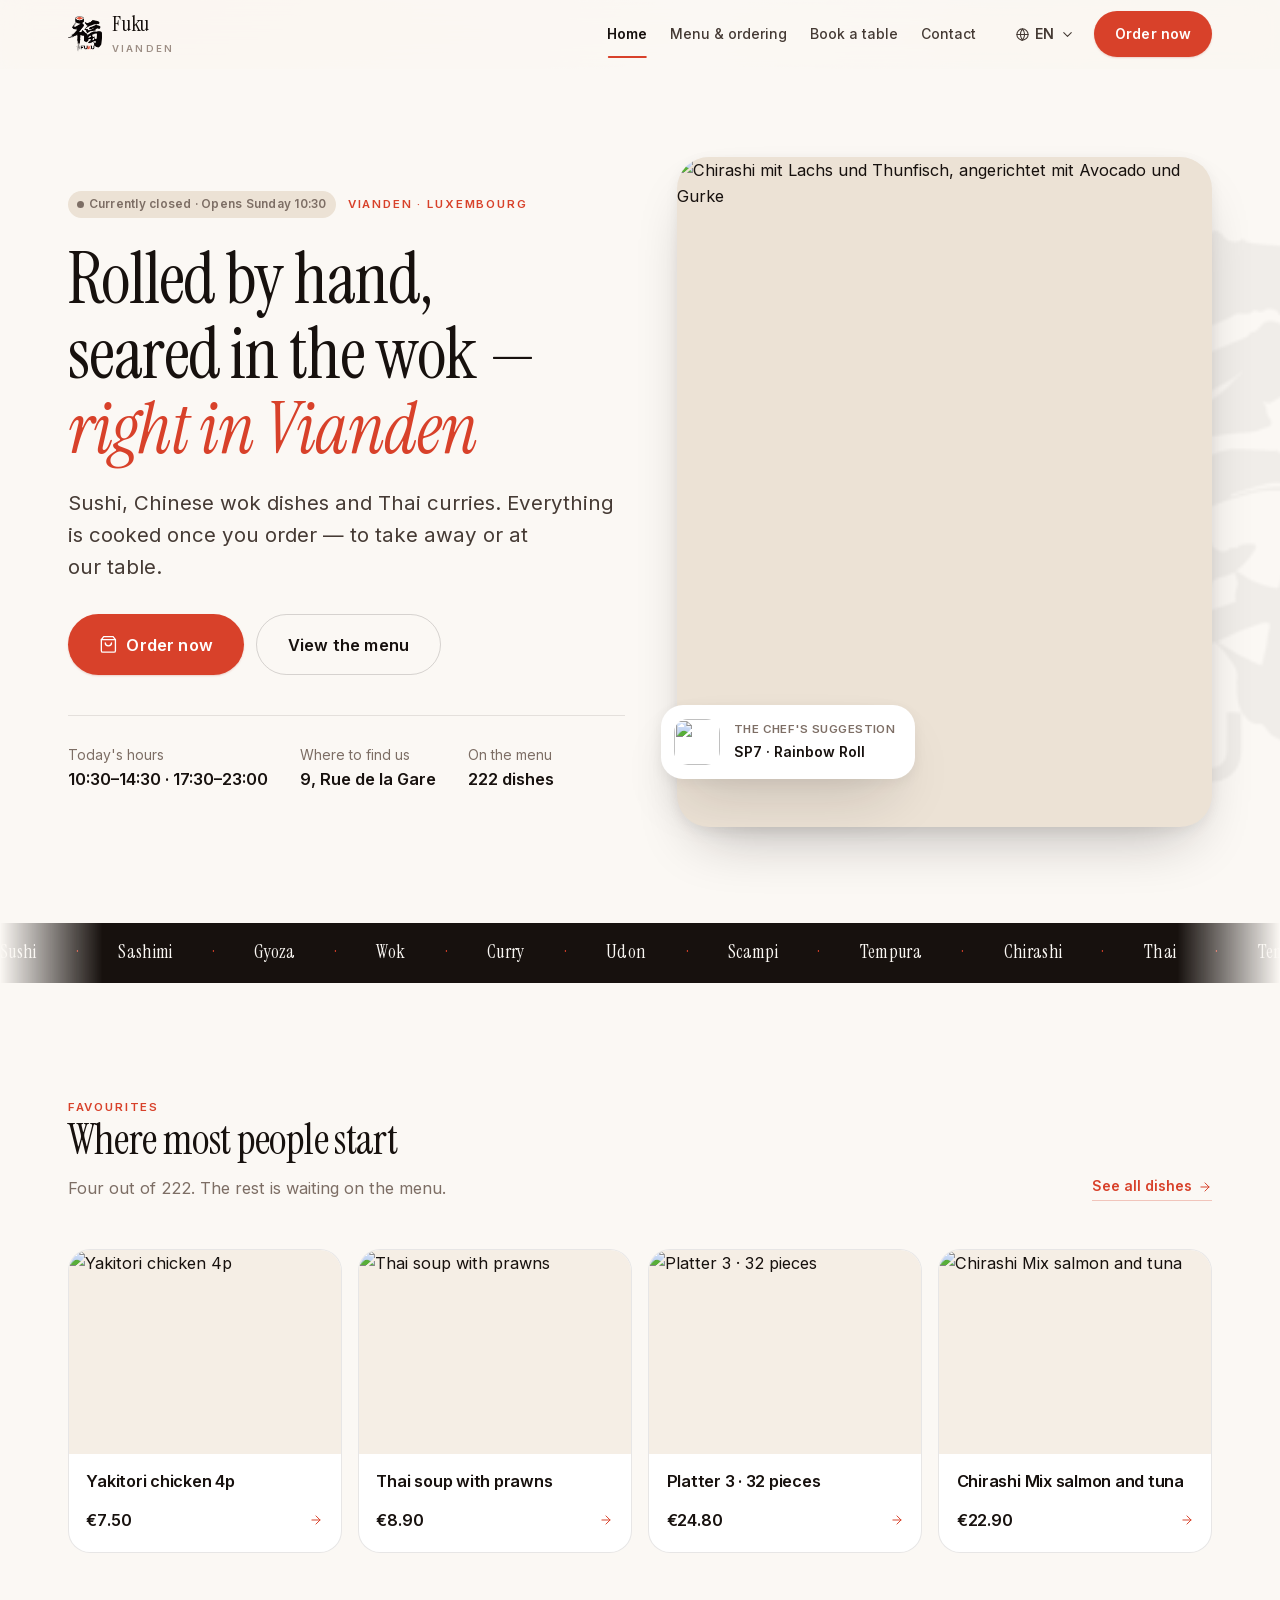
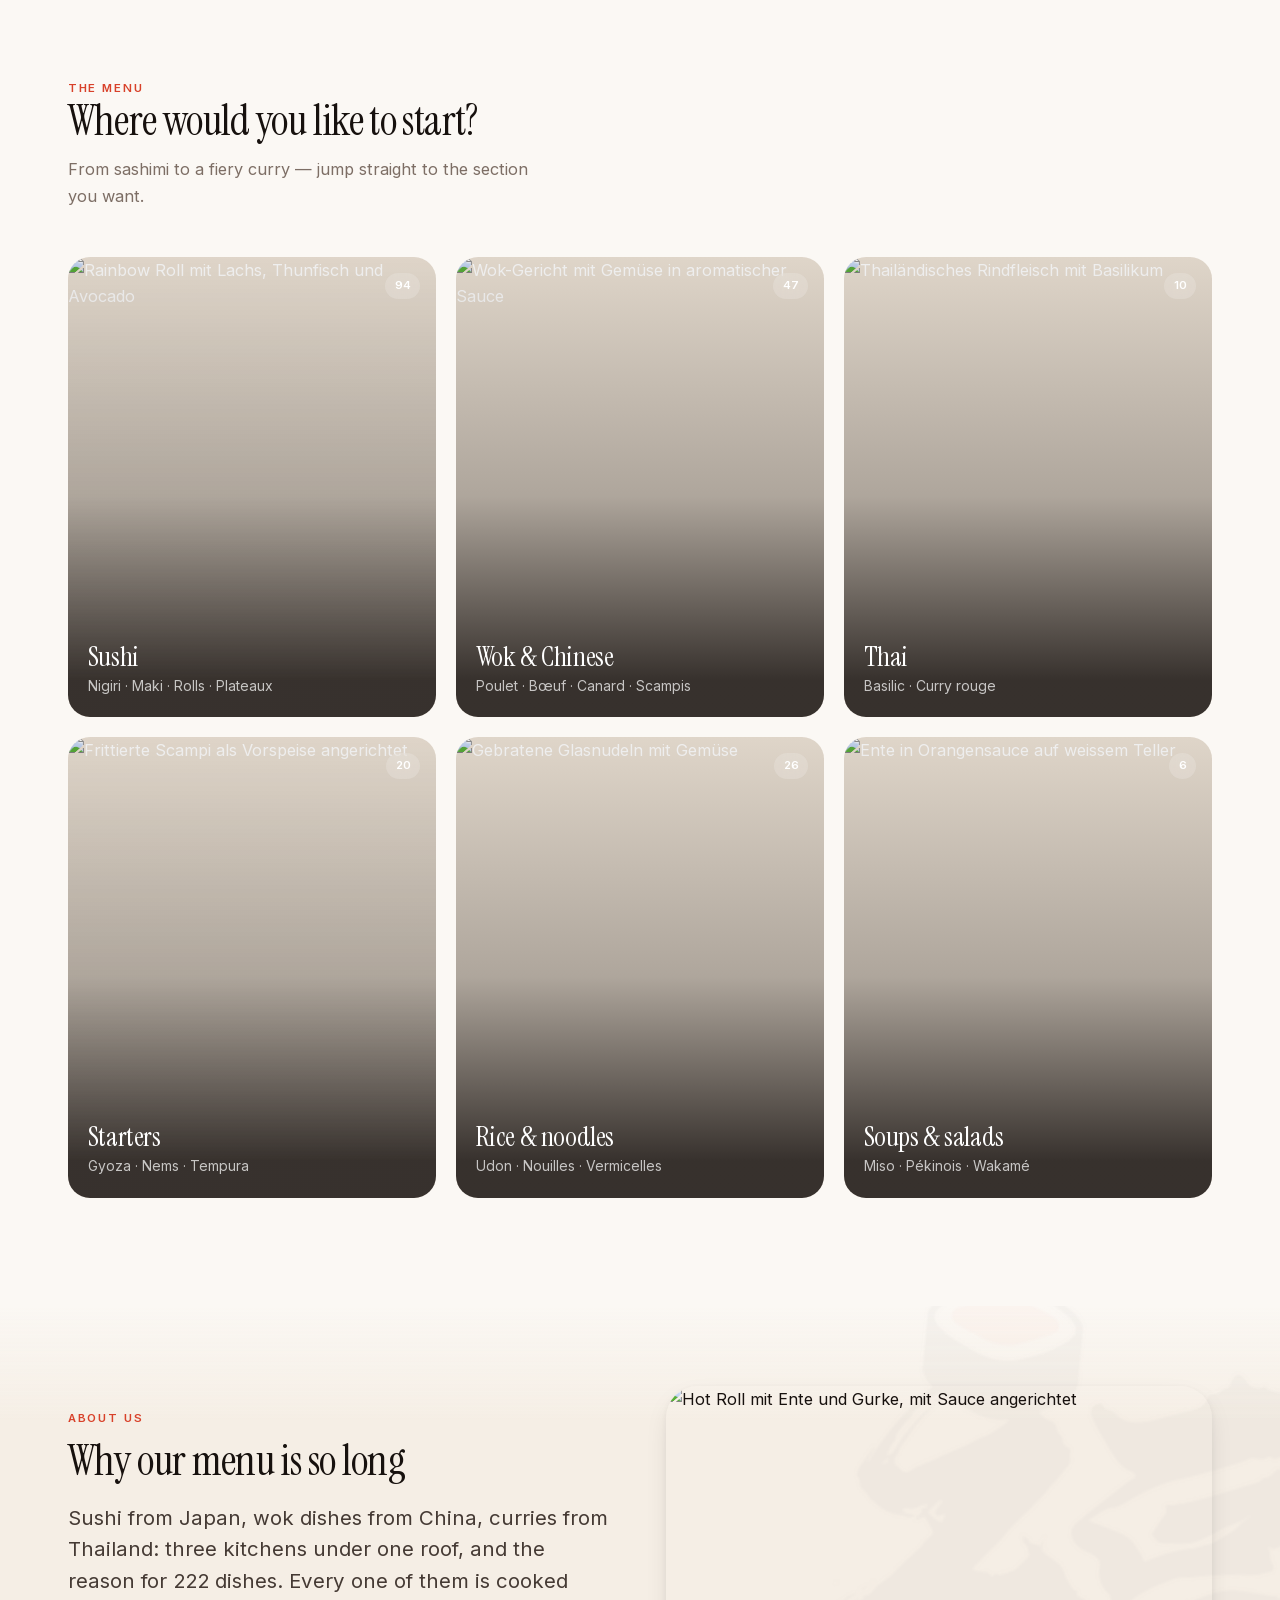
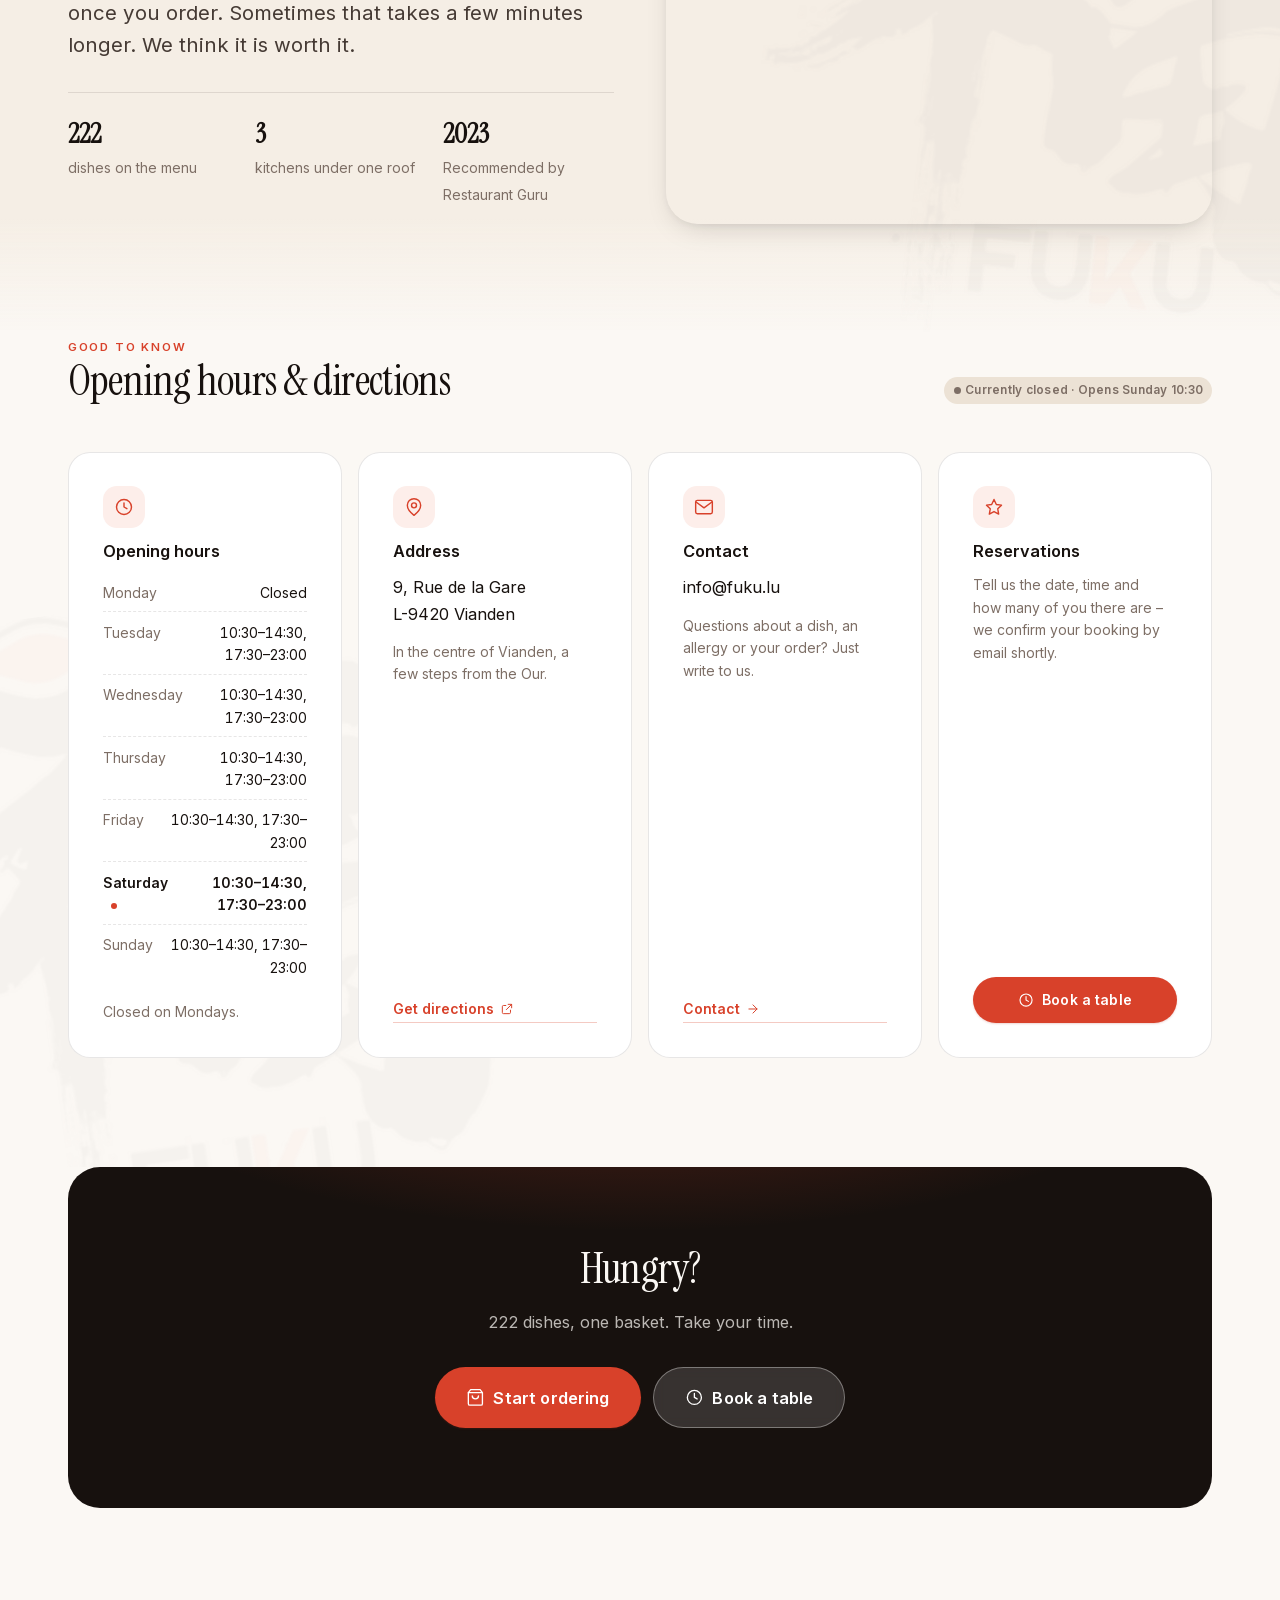
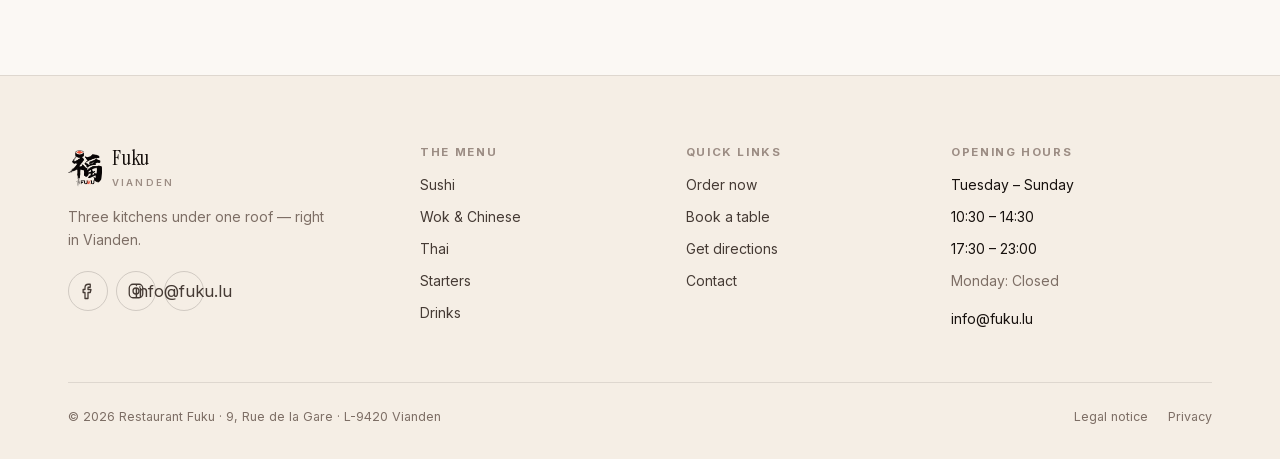
==== commit 049a2dc4: "Texte, Karte, Emojis und Übersetzung der Speisekarte Die Startseiten-Texte klangen nach Marketing-Ba" ====
--- a/index.html
+++ b/index.html
@@ -382,7 +382,8 @@
       </section>
 
       <!-- ============================ Story ============================ -->
-      <section class="section" style="padding-top: 0">
+      <section class="section section--warm" style="padding-top: clamp(3rem, 2rem + 4vw, 5rem)">
+        <img class="watermark watermark--right" src="assets/img/logo.png" alt="" aria-hidden="true" />
         <div class="wrap">
           <div class="split split--reverse" data-reveal>
             <div class="split__media">
@@ -430,7 +431,8 @@
       </section>
 
       <!-- ====================== Öffnungszeiten & Info ================== -->
-      <section class="section" style="padding-top: 0">
+      <section class="section" style="padding-top: 0; position: relative; overflow: hidden">
+        <img class="watermark watermark--left" src="assets/img/logo.png" alt="" aria-hidden="true" />
         <div class="wrap">
           <div class="section-head" data-reveal>
             <div>
@@ -542,21 +544,22 @@
           </div>
 
           <div>
-            <h4 data-i18n="footer.explore">Entdecken</h4>
+            <h4 data-i18n="footer.explore">Die Karte</h4>
             <div class="footer__links">
-              <a href="bestellen.html#sushi">Sushi</a>
-              <a href="bestellen.html#chauds">Wok</a>
-              <a href="bestellen.html#thai">Thai</a>
-              <a href="bestellen.html#boissons">Getränke</a>
+              <a href="bestellen.html#sushi" data-i18n="cat.sushi">Sushi</a>
+              <a href="bestellen.html#chauds" data-i18n="cat.chauds">Wok &amp; Chinesisch</a>
+              <a href="bestellen.html#thai" data-i18n="cat.thai">Thai</a>
+              <a href="bestellen.html#entrees" data-i18n="cat.entrees">Vorspeisen</a>
+              <a href="bestellen.html#boissons" data-i18n="cat.boissons">Getränke</a>
             </div>
           </div>
 
           <div>
-            <h4 data-i18n="footer.visit">Besuchen</h4>
+            <h4 data-i18n="footer.visit">Schnell zu</h4>
             <div class="footer__links">
-              <a href="index.html" data-i18n="nav.home">Startseite</a>
-              <a href="bestellen.html" data-i18n="nav.order">Karte &amp; Bestellen</a>
-              <a href="reservieren.html" data-i18n="nav.reserve">Reservieren</a>
+              <a href="bestellen.html" data-i18n="hero.cta">Jetzt bestellen</a>
+              <a href="reservieren.html" data-i18n="reserve.ctaHome">Tisch reservieren</a>
+              <a data-contact="route" href="#" data-i18n="home.info.route">Route planen</a>
               <a href="kontakt.html" data-i18n="nav.contact">Kontakt</a>
             </div>
           </div>
--- a/assets/css/style.css
+++ b/assets/css/style.css
@@ -117,6 +117,19 @@
    JavaScript ausgeblendete Elemente sichtbar. */
 [hidden] {
   display: none !important;
+}
+
+/* Emoji in Kategorien und Chips.
+   Eigene Schriftliste, damit Linux und Windows nicht auf eine Textvariante
+   ohne Farbe zurückfallen. `line-height: 1` verhindert, dass die höheren
+   Emoji-Glyphen die Zeile auseinanderdrücken. */
+.emoji {
+  font-family: 'Apple Color Emoji', 'Segoe UI Emoji', 'Noto Color Emoji', sans-serif;
+  font-size: 1em;
+  line-height: 1;
+  flex: none;
+  display: inline-block;
+  transform: translateY(-0.02em);
 }
 
 img {
@@ -745,10 +758,17 @@
 }
 
 .hero__status {
-  display: inline-flex;
+  display: flex;
+  flex-wrap: wrap;
   align-items: center;
-  gap: 0.6rem;
+  gap: 0.5rem 0.75rem;
   margin-bottom: 1.5rem;
+}
+
+/* Auf schmalen Bildschirmen bricht „Vianden · Luxemburg“ sonst mitten im
+   Ortsnamen um; als eigene Zeile bleibt es lesbar. */
+.hero__status .eyebrow {
+  white-space: nowrap;
 }
 
 .hero h1 {
@@ -1683,103 +1703,306 @@
   margin-top: 0.75rem;
 }
 
+/* ------------------------------------------------------------------
+   Karte
+
+   Das Bild liegt im Projekt (tools/make-map.py), lädt also sofort und
+   ohne Anfrage an einen fremden Server. Der Klick führt nach Google Maps.
+   ------------------------------------------------------------------ */
 .map-frame {
+  margin: 0;
+}
+
+.map-frame__link {
+  position: relative;
+  display: block;
+  overflow: hidden;
   border-radius: var(--r-lg);
-  overflow: hidden;
   border: 1px solid var(--line);
+  background: var(--paper-deep);
   aspect-ratio: 16 / 10;
-  background: var(--paper-deep);
-}
-
-.map-frame iframe {
+  box-shadow: var(--shadow-sm);
+  transition: box-shadow 0.3s var(--ease), border-color 0.3s var(--ease);
+}
+
+.map-frame__link img {
   width: 100%;
   height: 100%;
-  border: 0;
-}
-
-/* Platzhalter, solange die Karte nicht geladen wurde */
-.map-placeholder {
-  display: grid;
-  place-content: center;
-  justify-items: center;
-  gap: 0.75rem;
-  width: 100%;
-  height: 100%;
-  padding: 1.5rem;
-  text-align: center;
-  background:
-    radial-gradient(circle at 30% 25%, rgba(216, 65, 42, 0.06), transparent 55%),
-    repeating-linear-gradient(45deg, var(--paper-warm) 0 14px, var(--paper-deep) 14px 28px);
-  transition: filter 0.2s var(--ease);
-}
-
-.map-placeholder:hover {
-  filter: brightness(1.02);
-}
-
-.map-placeholder__pin {
-  display: grid;
-  place-items: center;
-  width: 48px;
-  height: 48px;
+  object-fit: cover;
+  /* Die Karte tritt einen Schritt zurück, damit der Knopf darauf führt. */
+  filter: saturate(0.9) contrast(0.97);
+  transition: transform 0.6s var(--ease-out), filter 0.4s var(--ease);
+}
+
+.map-frame__link:hover img,
+.map-frame__link:focus-visible img {
+  transform: scale(1.035);
+  filter: saturate(1) contrast(1);
+}
+
+.map-frame__link:hover {
+  box-shadow: var(--shadow-md);
+  border-color: var(--line-strong);
+}
+
+/* Sanfter Verlauf, damit der Knopf auf jedem Kartenausschnitt lesbar bleibt */
+.map-frame__link::after {
+  content: '';
+  position: absolute;
+  inset: auto 0 0 0;
+  height: 45%;
+  background: linear-gradient(to top, rgba(23, 17, 14, 0.42), transparent);
+  pointer-events: none;
+}
+
+.map-frame__cta {
+  position: absolute;
+  left: 50%;
+  bottom: 1.15rem;
+  z-index: 1;
+  translate: -50% 0;
+  display: inline-flex;
+  align-items: center;
+  gap: 0.5rem;
+  padding: 0.72rem 1.25rem;
   border-radius: var(--r-full);
+  background: var(--surface);
+  color: var(--ink);
+  font-size: var(--step--1);
+  font-weight: 600;
+  white-space: nowrap;
+  box-shadow: 0 6px 20px rgba(23, 17, 14, 0.22);
+  transition: translate 0.28s var(--ease-out), background-color 0.2s var(--ease), color 0.2s var(--ease);
+}
+
+.map-frame__link:hover .map-frame__cta,
+.map-frame__link:focus-visible .map-frame__cta {
+  translate: -50% -3px;
   background: var(--brand);
   color: #fff;
+}
+
+.map-frame__cta .icon {
+  width: 15px;
+  height: 15px;
+  opacity: 0.75;
+}
+
+.map-frame figcaption {
+  margin-top: 0.6rem;
+  font-size: 0.72rem;
+  color: var(--muted);
+  text-align: right;
+}
+
+/* ------------------------------------------------------------------
+   Hintergrund
+
+   Die Seite lag vorher auf einer einzigen flachen Papierfläche. Diese
+   Schichten geben ihr Tiefe, ohne vom Essen abzulenken: zwei sehr weiche
+   Farbwolken in den Marken- und Goldtönen und eine feine Körnung, die dem
+   Papier Struktur gibt. Alles liegt hinter dem Inhalt und fängt keine
+   Klicks ab.
+   ------------------------------------------------------------------ */
+body::before {
+  content: '';
+  position: fixed;
+  inset: 0;
+  z-index: -2;
+  pointer-events: none;
+  background:
+    radial-gradient(60rem 40rem at 12% -8%, rgba(216, 65, 42, 0.055), transparent 60%),
+    radial-gradient(50rem 38rem at 92% 8%, rgba(184, 135, 60, 0.05), transparent 62%),
+    radial-gradient(46rem 36rem at 70% 96%, rgba(216, 65, 42, 0.035), transparent 62%);
+}
+
+/* Feine Körnung – ohne sie wirken die Verläufe auf grossen Bildschirmen
+   streifig. Das SVG liegt inline, damit keine zusätzliche Datei nötig ist. */
+body::after {
+  content: '';
+  position: fixed;
+  inset: 0;
+  z-index: -1;
+  pointer-events: none;
+  opacity: 0.32;
+  background-image: url("data:image/svg+xml,%3Csvg xmlns='http://www.w3.org/2000/svg' width='160' height='160'%3E%3Cfilter id='n'%3E%3CfeTurbulence type='fractalNoise' baseFrequency='0.85' numOctaves='3'/%3E%3CfeColorMatrix type='saturate' values='0'/%3E%3C/filter%3E%3Crect width='160' height='160' filter='url(%23n)' opacity='0.05'/%3E%3C/svg%3E");
+}
+
+/* Abschnitt mit wärmerem Grund, um lange Seiten zu gliedern */
+.section--warm {
+  position: relative;
+  background: linear-gradient(180deg, transparent, var(--paper-warm) 18%, var(--paper-warm) 82%, transparent);
+}
+
+/*
+ * Wasserzeichen ragen bewusst über den Rand hinaus. Ohne diese Klammer
+ * verbreitern sie das gesamte Dokument – und weil sich fixierte Elemente
+ * daran ausrichten, wurde das mobile Menü breiter als der Bildschirm und
+ * sein Schliessen-Knopf unerreichbar.
+ */
+.section--warm,
+.section:has(> .watermark) {
+  overflow: hidden;
+}
+
+/* Grosses Schriftzeichen als sehr blasses Wasserzeichen */
+.watermark {
+  position: absolute;
+  z-index: 0;
+  width: min(38rem, 70vw);
+  opacity: 0.028;
+  pointer-events: none;
+  user-select: none;
+}
+
+.watermark--right {
+  right: -6rem;
+  top: 50%;
+  translate: 0 -50%;
+  rotate: 6deg;
+}
+
+.watermark--left {
+  left: -8rem;
+  bottom: -6rem;
+  rotate: -8deg;
+}
+
+/* ------------------------------------------------------------------
+   Bewegung
+
+   Zurückhaltend gehalten: kurze Wege, weiche Kurven. Alles hier wird von
+   `prefers-reduced-motion` weiter unten abgeschaltet.
+   ------------------------------------------------------------------ */
+
+/* Karten heben sich beim Überfahren leicht an */
+.info-card,
+.dish-tile,
+.cat-card,
+.legal {
+  transition: transform 0.32s var(--ease-out), box-shadow 0.32s var(--ease-out), border-color 0.32s var(--ease);
+}
+
+.info-card:hover,
+.cat-card:hover,
+.dish-tile:hover {
+  transform: translateY(-4px);
   box-shadow: var(--shadow-md);
-}
-
-.map-placeholder__pin .icon {
-  width: 24px;
-  height: 24px;
-}
-
-.map-placeholder strong {
-  font-size: var(--step-0);
-}
-
-.map-placeholder small {
-  max-width: 34ch;
-  font-size: 0.74rem;
-  color: var(--muted);
-}
-
-/* ------------------------------------------------------------------
-   Impressum & Datenschutz
-   ------------------------------------------------------------------ */
-.legal-grid {
-  display: grid;
-  gap: clamp(1.5rem, 3vw, 3rem);
-}
-
-@media (min-width: 780px) {
-  .legal-grid {
-    grid-template-columns: 1fr 1fr;
-  }
-}
-
-.legal {
-  scroll-margin-top: calc(var(--header-h) + 2rem);
-}
-
-.legal h2 {
-  font-size: var(--step-2);
-  margin-bottom: 1rem;
-}
-
-.legal p + p {
-  margin-top: 0.85rem;
-}
-
-.legal p {
-  font-size: var(--step--1);
-  line-height: 1.65;
-  color: var(--ink-soft);
-}
-
-.legal a {
+  border-color: var(--line-strong);
+}
+
+/* Das Bild in der Empfehlungskachel zieht beim Überfahren sanft heran */
+.dish-tile__img img {
+  transition: transform 0.7s var(--ease-out);
+}
+
+.dish-tile:hover .dish-tile__img img {
+  transform: scale(1.06);
+}
+
+/* Pfeil in Textlinks wandert mit */
+.link-arrow .icon {
+  transition: transform 0.28s var(--ease-out);
+}
+
+.link-arrow:hover .icon {
+  transform: translateX(4px);
+}
+
+/* Navigation: Unterstrich wächst aus der Mitte */
+.nav a {
+  position: relative;
+}
+
+.nav a::after {
+  content: '';
+  position: absolute;
+  left: 50%;
+  bottom: -5px;
+  width: 0;
+  height: 2px;
+  border-radius: 2px;
+  background: var(--brand);
+  translate: -50% 0;
+  transition: width 0.28s var(--ease-out);
+}
+
+.nav a:hover::after,
+.nav a[aria-current='page']::after {
+  width: calc(100% - 0.4rem);
+}
+
+/* Footer-Links rücken beim Überfahren nach */
+.footer__links a {
+  display: inline-block;
+  transition: color 0.18s var(--ease), transform 0.24s var(--ease-out);
+}
+
+.footer__links a:hover {
+  transform: translateX(3px);
+}
+
+/* Emoji reagiert leicht auf Berührung */
+.chip .emoji,
+.cat-pills a .emoji,
+.cat-rail a .emoji {
+  transition: transform 0.28s var(--ease-out);
+}
+
+.chip:hover .emoji,
+.cat-pills a:hover .emoji,
+.cat-rail a:hover .emoji {
+  transform: scale(1.18) rotate(-6deg);
+}
+
+/* Soziale Symbole */
+.socials a {
+  transition: transform 0.24s var(--ease-out), color 0.18s var(--ease), background-color 0.18s var(--ease);
+}
+
+.socials a:hover {
+  transform: translateY(-3px);
   color: var(--brand);
-  text-decoration: underline;
-  text-underline-offset: 3px;
+}
+
+/* Auftritt beim Laden – nur auf der Startseite, gestaffelt */
+@media (prefers-reduced-motion: no-preference) {
+  [data-page='home'] .hero__copy > * {
+    animation: riseIn 0.85s var(--ease-out) backwards;
+  }
+
+  [data-page='home'] .hero__copy > *:nth-child(1) { animation-delay: 0.05s; }
+  [data-page='home'] .hero__copy > *:nth-child(2) { animation-delay: 0.14s; }
+  [data-page='home'] .hero__copy > *:nth-child(3) { animation-delay: 0.23s; }
+  [data-page='home'] .hero__copy > *:nth-child(4) { animation-delay: 0.32s; }
+  [data-page='home'] .hero__copy > *:nth-child(5) { animation-delay: 0.41s; }
+
+  /* Gestaffelte Reihenfolge innerhalb aufgedeckter Raster */
+  [data-reveal].is-visible > * {
+    animation: riseIn 0.7s var(--ease-out) backwards;
+  }
+
+  [data-reveal].is-visible > *:nth-child(2) { animation-delay: 0.07s; }
+  [data-reveal].is-visible > *:nth-child(3) { animation-delay: 0.14s; }
+  [data-reveal].is-visible > *:nth-child(4) { animation-delay: 0.21s; }
+  [data-reveal].is-visible > *:nth-child(5) { animation-delay: 0.28s; }
+}
+
+@keyframes riseIn {
+  from {
+    opacity: 0;
+    translate: 0 14px;
+  }
+  to {
+    opacity: 1;
+    translate: 0 0;
+  }
+}
+
+/* Sprachauswahl im mobilen Menü braucht eine daumengerechte Höhe */
+.mobile-nav__foot .chip {
+  min-height: 44px;
+  padding-inline: 1rem;
 }
 
 /* ------------------------------------------------------------------
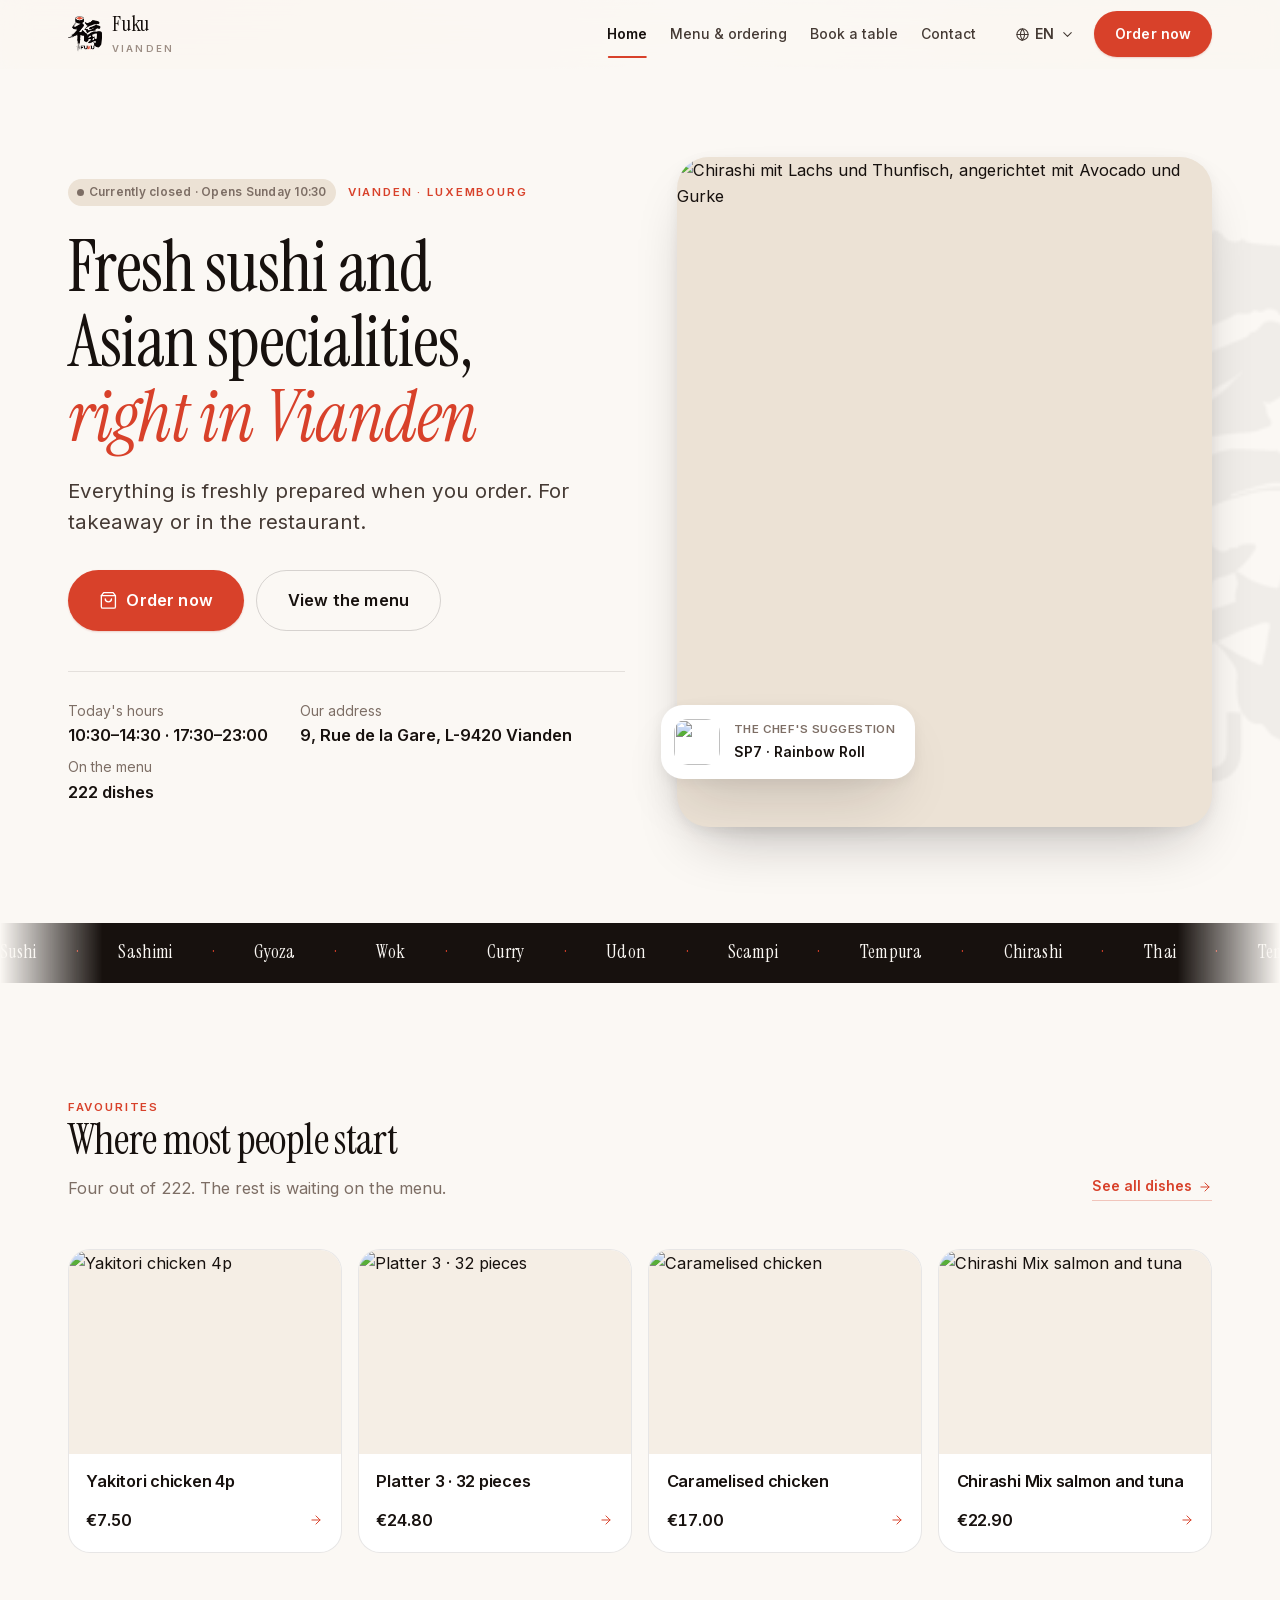
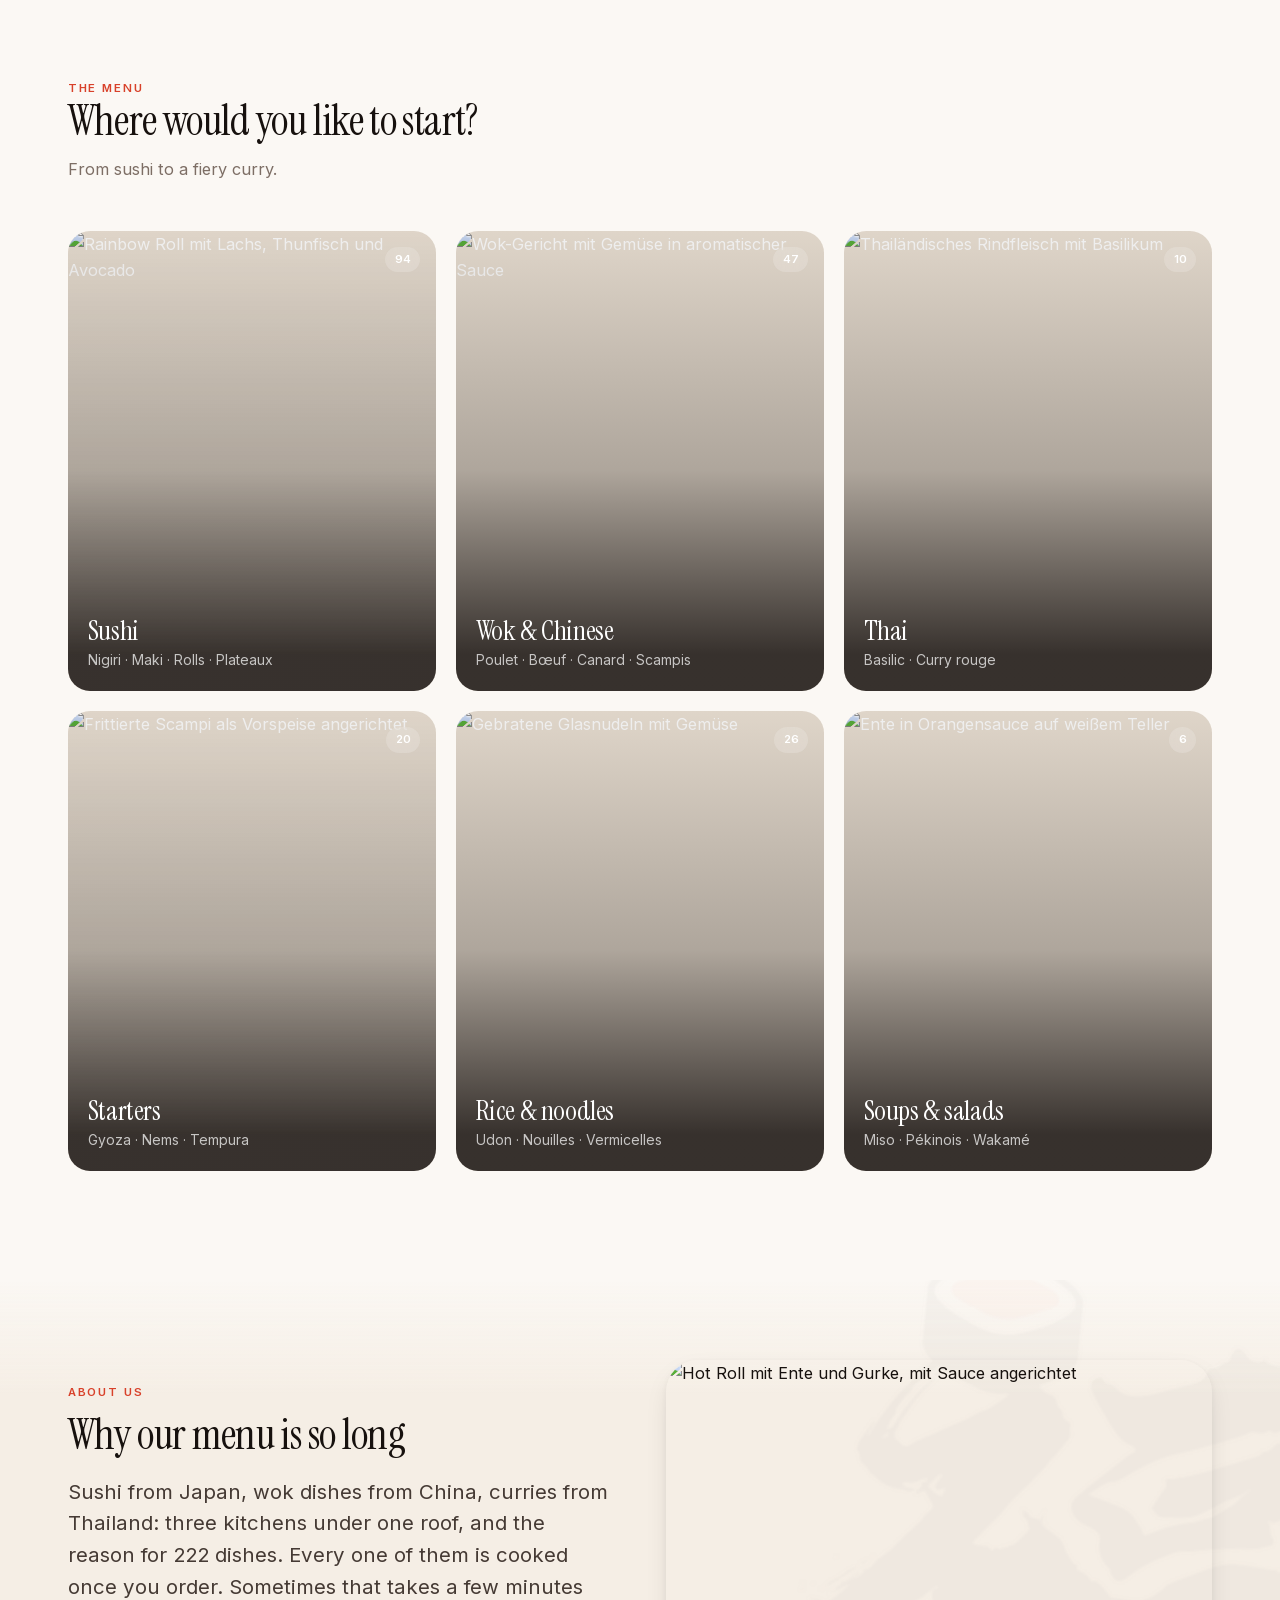
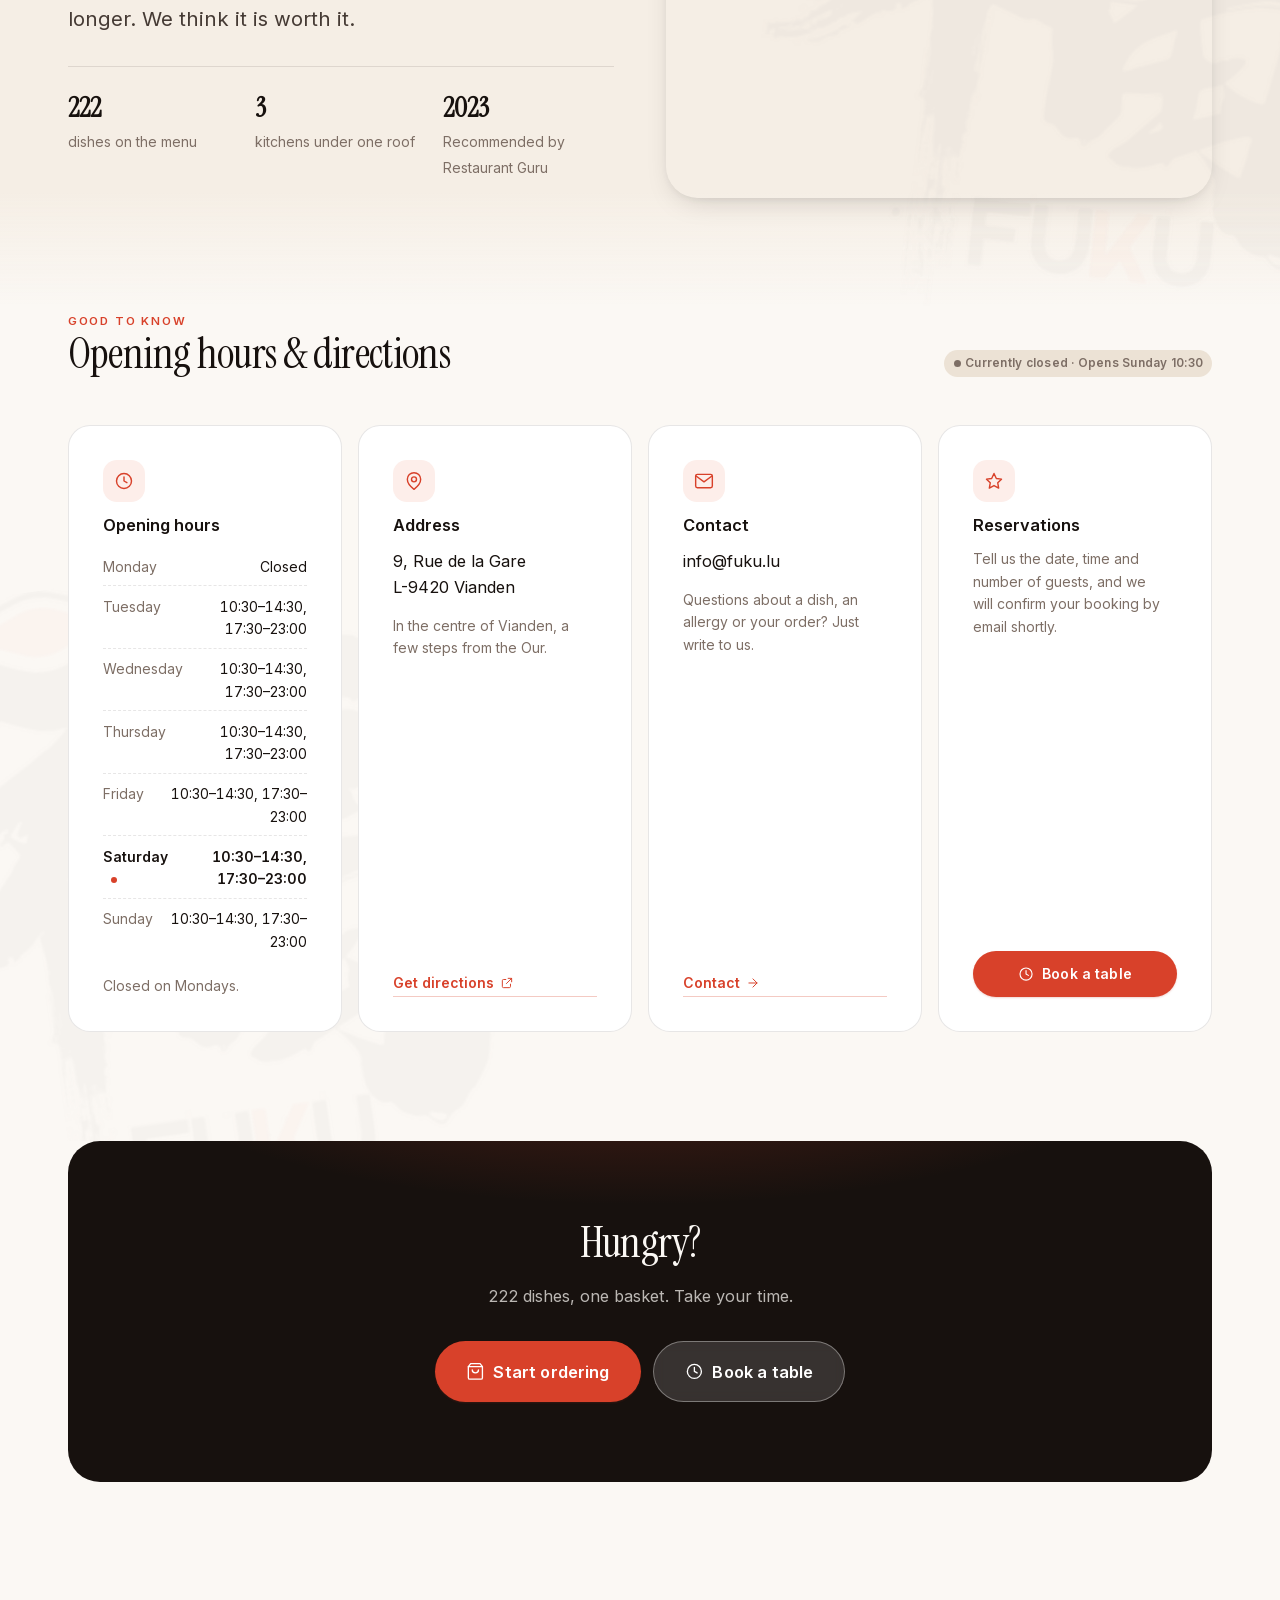
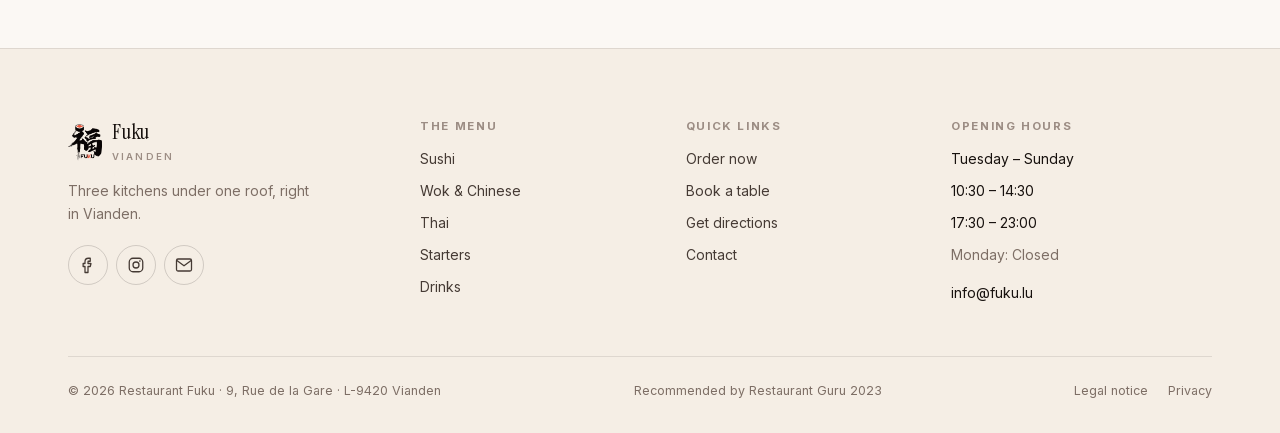
==== commit de4fcf84: "Neue Texte, Mittagsmenü mit Auswahl und Abgleich mit WooCommerce Texte - Startseite: neue Überschrif" ====
--- a/index.html
+++ b/index.html
@@ -6,7 +6,7 @@
     <title>Restaurant Fuku · Sushi, Wok & Thai in Vianden</title>
     <meta
       name="description"
-      content="Sushi, chinesische Wok-Klassiker und thailändische Currys in Vianden. Über 220 Gerichte – online bestellen, abholen oder bei uns essen."
+      content="Sushi, chinesische Wok-Klassiker und thailändische Currys in Vianden. Über 220 Gerichte: online bestellen, abholen oder bei uns essen."
     />
     <meta name="theme-color" content="#fbf8f4" />
     <link rel="icon" href="assets/img/logo.png" />
@@ -18,7 +18,7 @@
     <meta property="og:title" content="Restaurant Fuku · Sushi, Wok & Thai in Vianden" />
     <meta
       property="og:description"
-      content="Über 220 Gerichte aus Japan, China und Thailand – mitten in Vianden. Jetzt online bestellen."
+      content="Über 220 Gerichte aus Japan, China und Thailand, mitten in Vianden. Jetzt online bestellen."
     />
     <meta property="og:image" content="https://fuku.lu/wp-content/uploads/2023/08/img_5648-1152x1536.jpeg" />
 
@@ -154,11 +154,10 @@
               <span class="eyebrow" data-i18n="hero.badge">Vianden · Luxemburg</span>
             </div>
 
-            <h1 data-i18n-html="hero.title">Frische Küche aus Fernost — <em>mitten in Vianden</em></h1>
+            <h1 data-i18n-html="hero.title">Frisches Sushi und asiatische Spezialitäten, <em>mitten in Vianden</em></h1>
 
             <p class="hero__text" data-i18n="hero.text">
-              Über 220 Gerichte: handgerollte Sushi, chinesische Wok-Klassiker und thailändische Currys. Zum Abholen,
-              Liefern oder bei uns am Tisch.
+              Alles wird frisch zubereitet, wenn Sie bestellen. Zum Abholen oder im Restaurant.
             </p>
 
             <div class="hero__cta">
@@ -175,8 +174,8 @@
                 <dd><strong data-today-hours>10:30–14:30 · 17:30–23:00</strong></dd>
               </div>
               <div>
-                <dt data-i18n="hero.fact2">Wo wir sind</dt>
-                <dd><strong>9, Rue de la Gare</strong></dd>
+                <dt data-i18n="hero.fact2">Unsere Adresse</dt>
+                <dd><strong>9, Rue de la Gare, L-9420 Vianden</strong></dd>
               </div>
               <div>
                 <dt data-i18n="hero.fact3">Auf der Karte</dt>
@@ -241,9 +240,9 @@
           <div class="section-head" data-reveal>
             <div>
               <span class="eyebrow" data-i18n="home.popular.eyebrow">Beliebt</span>
-              <h2 data-i18n="home.popular.title">Was unsere Gäste am liebsten bestellen</h2>
-              <p data-i18n="home.popular.text">
-                Eine kleine Auswahl aus über 220 Gerichten – der Rest wartet auf der Karte.
+              <h2 data-i18n="home.popular.title">Womit die meisten anfangen</h2>
+              <p data-i18n="home.popular.text" data-i18n-vars='{"n":222}'>
+                Vier von 222. Den Rest finden Sie auf der Karte.
               </p>
             </div>
             <a class="link-arrow" href="bestellen.html">
@@ -264,8 +263,8 @@
           <div class="section-head" data-reveal>
             <div>
               <span class="eyebrow" data-i18n="home.cats.eyebrow">Die Karte</span>
-              <h2 data-i18n="home.cats.title">Vier Küchen, ein Haus</h2>
-              <p data-i18n="home.cats.text">Von hauchdünn geschnittenem Sashimi bis zum scharfen Curry aus dem Wok.</p>
+              <h2 data-i18n="home.cats.title">Wo möchten Sie anfangen?</h2>
+              <p data-i18n="home.cats.text">Von Sushi bis zum scharfen Curry.</p>
             </div>
           </div>
 
@@ -368,7 +367,7 @@
                   https://fuku.lu/wp-content/uploads/2023/09/img_5689-1024x768.jpeg 1024w
                 "
                 sizes="(min-width: 900px) 22vw, 45vw"
-                alt="Ente in Orangensauce auf weissem Teller"
+                alt="Ente in Orangensauce auf weißem Teller"
                 loading="lazy"
                 width="600"
                 height="450"
@@ -402,13 +401,12 @@
             </div>
 
             <div>
-              <span class="eyebrow" data-i18n="home.story.eyebrow">Unser Anspruch</span>
+              <span class="eyebrow" data-i18n="home.story.eyebrow">Über uns</span>
               <h2 style="margin-block: 0.6rem 1.1rem" data-i18n="home.story.title">
-                Ehrlich gekocht, grosszügig serviert
+                Warum unsere Karte so lang ist
               </h2>
-              <p class="lede" data-i18n="home.story.text">
-                Im Restaurant Fuku haben wir nur einen Anspruch: eine ehrliche Küche, verwurzelt in den Jahreszeiten,
-                authentisch und zugleich modern, fröhlich und grosszügig, mit weitem Horizont.
+              <p class="lede" data-i18n="home.story.text" data-i18n-vars='{"n":222}'>
+                Sushi aus Japan, Wok-Gerichte aus China, Currys aus Thailand: Das sind drei Küchen unter einem Dach und der Grund für 222 Gerichte. Jedes davon kochen wir frisch, wenn Sie bestellen. Manchmal dauert es deshalb ein paar Minuten länger. Wir finden, es lohnt sich.
               </p>
 
               <div class="stat-row">
@@ -471,7 +469,7 @@
               <h3 data-i18n="home.info.contact">Kontakt</h3>
               <p><a data-contact="email" href="mailto:info@fuku.lu">info@fuku.lu</a></p>
               <p class="muted" style="font-size: var(--step--1)" data-i18n="home.info.contactNote">
-                Für Reservierungen und Fragen erreichen Sie uns am besten per E-Mail.
+                Fragen zu einem Gericht, zu Allergien oder zu Ihrer Bestellung? Schreiben Sie uns einfach.
               </p>
               <a class="link-arrow" href="kontakt.html" style="margin-top: auto">
                 <span data-i18n="nav.contact">Kontakt</span>
@@ -483,7 +481,7 @@
               <span class="info-card__icon"><svg class="icon" aria-hidden="true"><use href="#i-star"></use></svg></span>
               <h3 data-i18n="contact.reserve">Reservierung</h3>
               <p class="muted" style="font-size: var(--step--1)" data-i18n="reserve.text">
-                Sagen Sie uns Datum, Uhrzeit und Personenzahl – wir bestätigen Ihre Reservierung kurzfristig per E-Mail.
+                Sagen Sie uns Datum, Uhrzeit und Personenzahl, wir bestätigen Ihre Reservierung kurzfristig per E-Mail.
               </p>
               <a class="btn btn--brand" href="reservieren.html" style="margin-top: auto">
                 <svg class="icon" aria-hidden="true"><use href="#i-clock"></use></svg>
@@ -497,9 +495,9 @@
       <!-- =========================== CTA-Band ========================== -->
       <section class="wrap" style="padding-bottom: clamp(3rem, 2rem + 4vw, 6rem)">
         <div class="cta-band" data-reveal>
-          <h2 data-i18n="home.cta.title">Hunger? Die ganze Karte wartet.</h2>
-          <p data-i18n="home.cta.text">
-            Stellen Sie Ihre Bestellung in Ruhe zusammen – Sushi, Wok, Thai und Getränke an einem Ort.
+          <h2 data-i18n="home.cta.title">Hunger?</h2>
+          <p data-i18n="home.cta.text" data-i18n-vars='{"n":222}'>
+            222 Gerichte, ein Warenkorb. Lassen Sie sich Zeit.
           </p>
           <div class="cta-band__actions">
             <a class="btn btn--brand btn--lg" href="bestellen.html">
@@ -528,7 +526,7 @@
               </span>
             </a>
             <p data-i18n="footer.tagline">
-              Sushi, chinesische Wok-Küche und thailändische Currys im Herzen von Vianden.
+              Drei Küchen unter einem Dach, mitten in Vianden.
             </p>
             <div class="socials">
               <a href="https://www.facebook.com/Restaurant-Fuku-110551558349707/" target="_blank" rel="noopener" aria-label="Facebook">
@@ -579,7 +577,10 @@
         </div>
 
         <div class="footer__bottom">
-          <p>© <span data-year>2026</span> Restaurant Fuku · 9, Rue de la Gare · L-9420 Vianden</p>
+          <p>© <span data-year>2026</span> Restaurant Fuku · 9, Rue de la Gare · <span style="white-space: nowrap">L-9420 Vianden</span></p>
+          <a href="https://restaurantguru.com/Restaurant-Fuku-a-Vianden-Vianden" target="_blank" rel="noopener">
+            <span data-i18n="home.story.stat3">Empfohlen von Restaurant Guru</span> 2023
+          </a>
           <nav aria-label="Rechtliches">
             <a href="kontakt.html#impressum" data-i18n="footer.imprint">Impressum</a>
             <a href="kontakt.html#datenschutz" data-i18n="footer.privacy">Datenschutz</a>
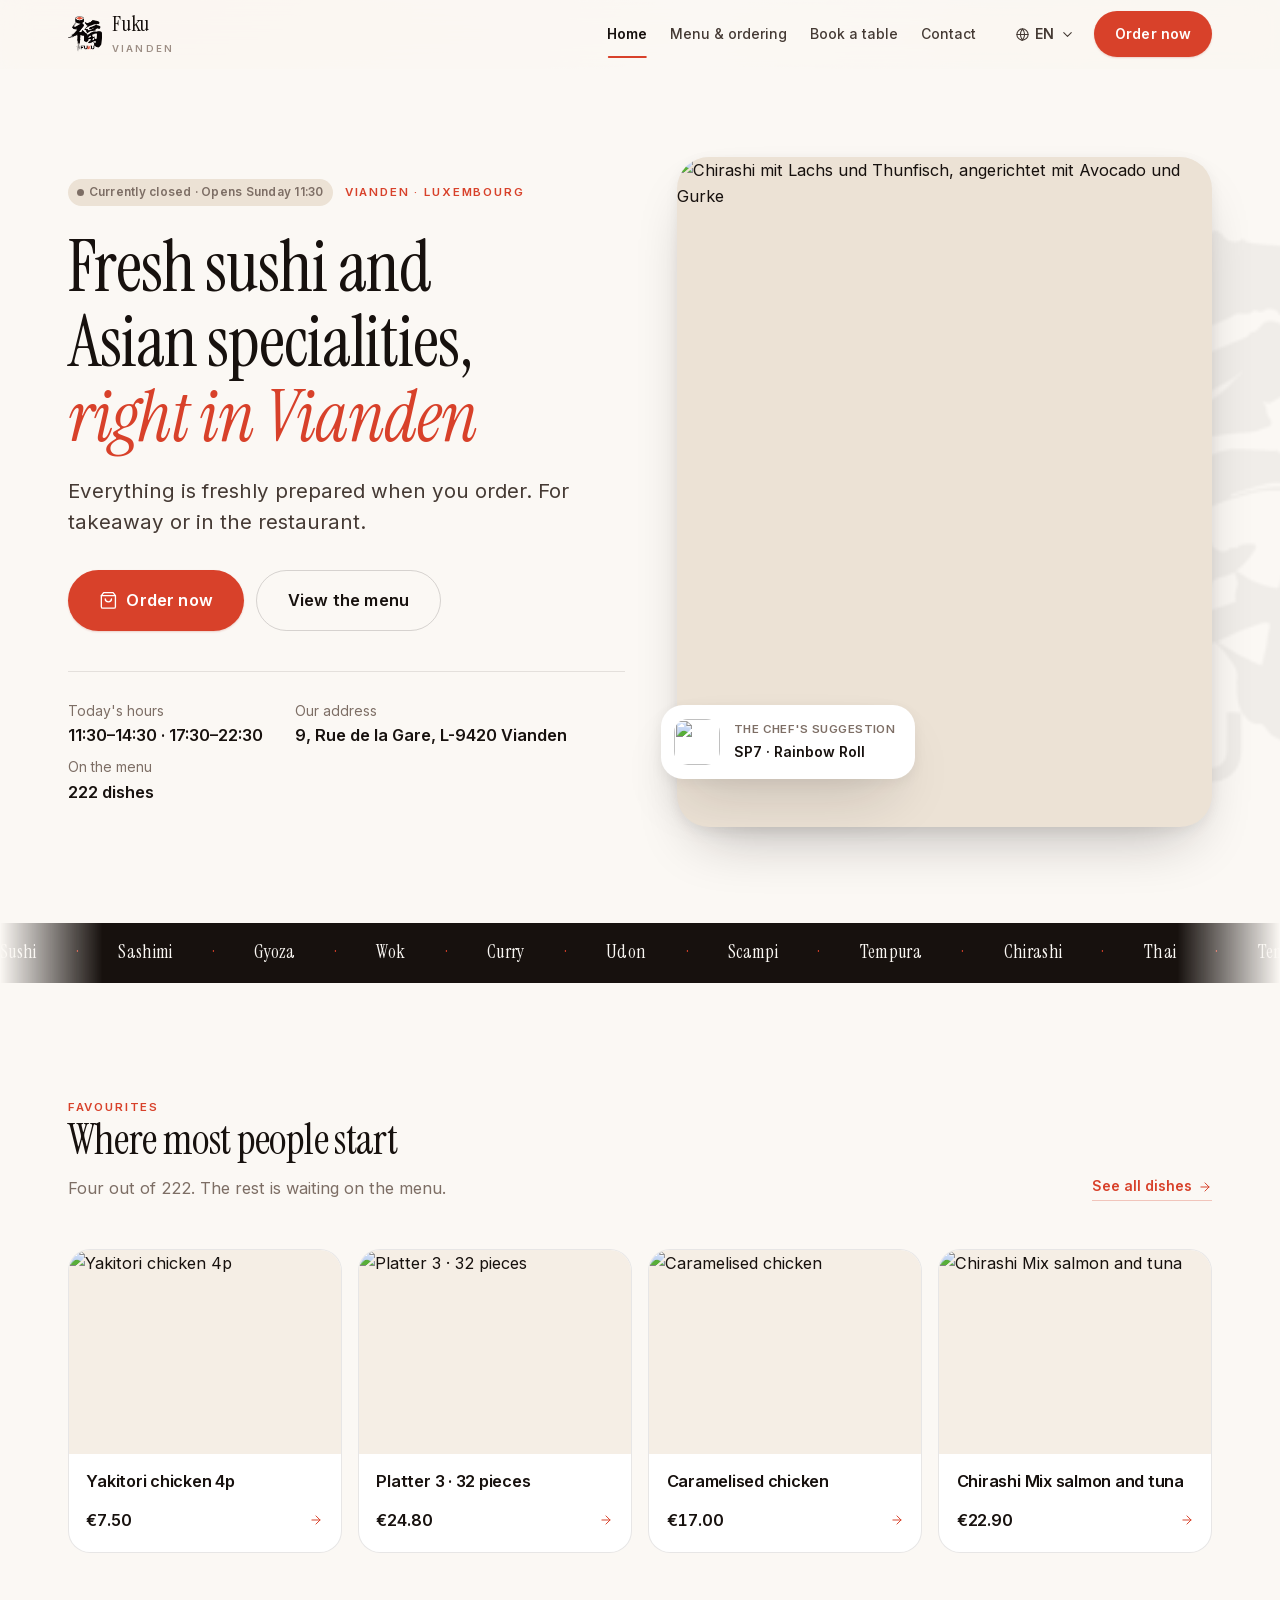
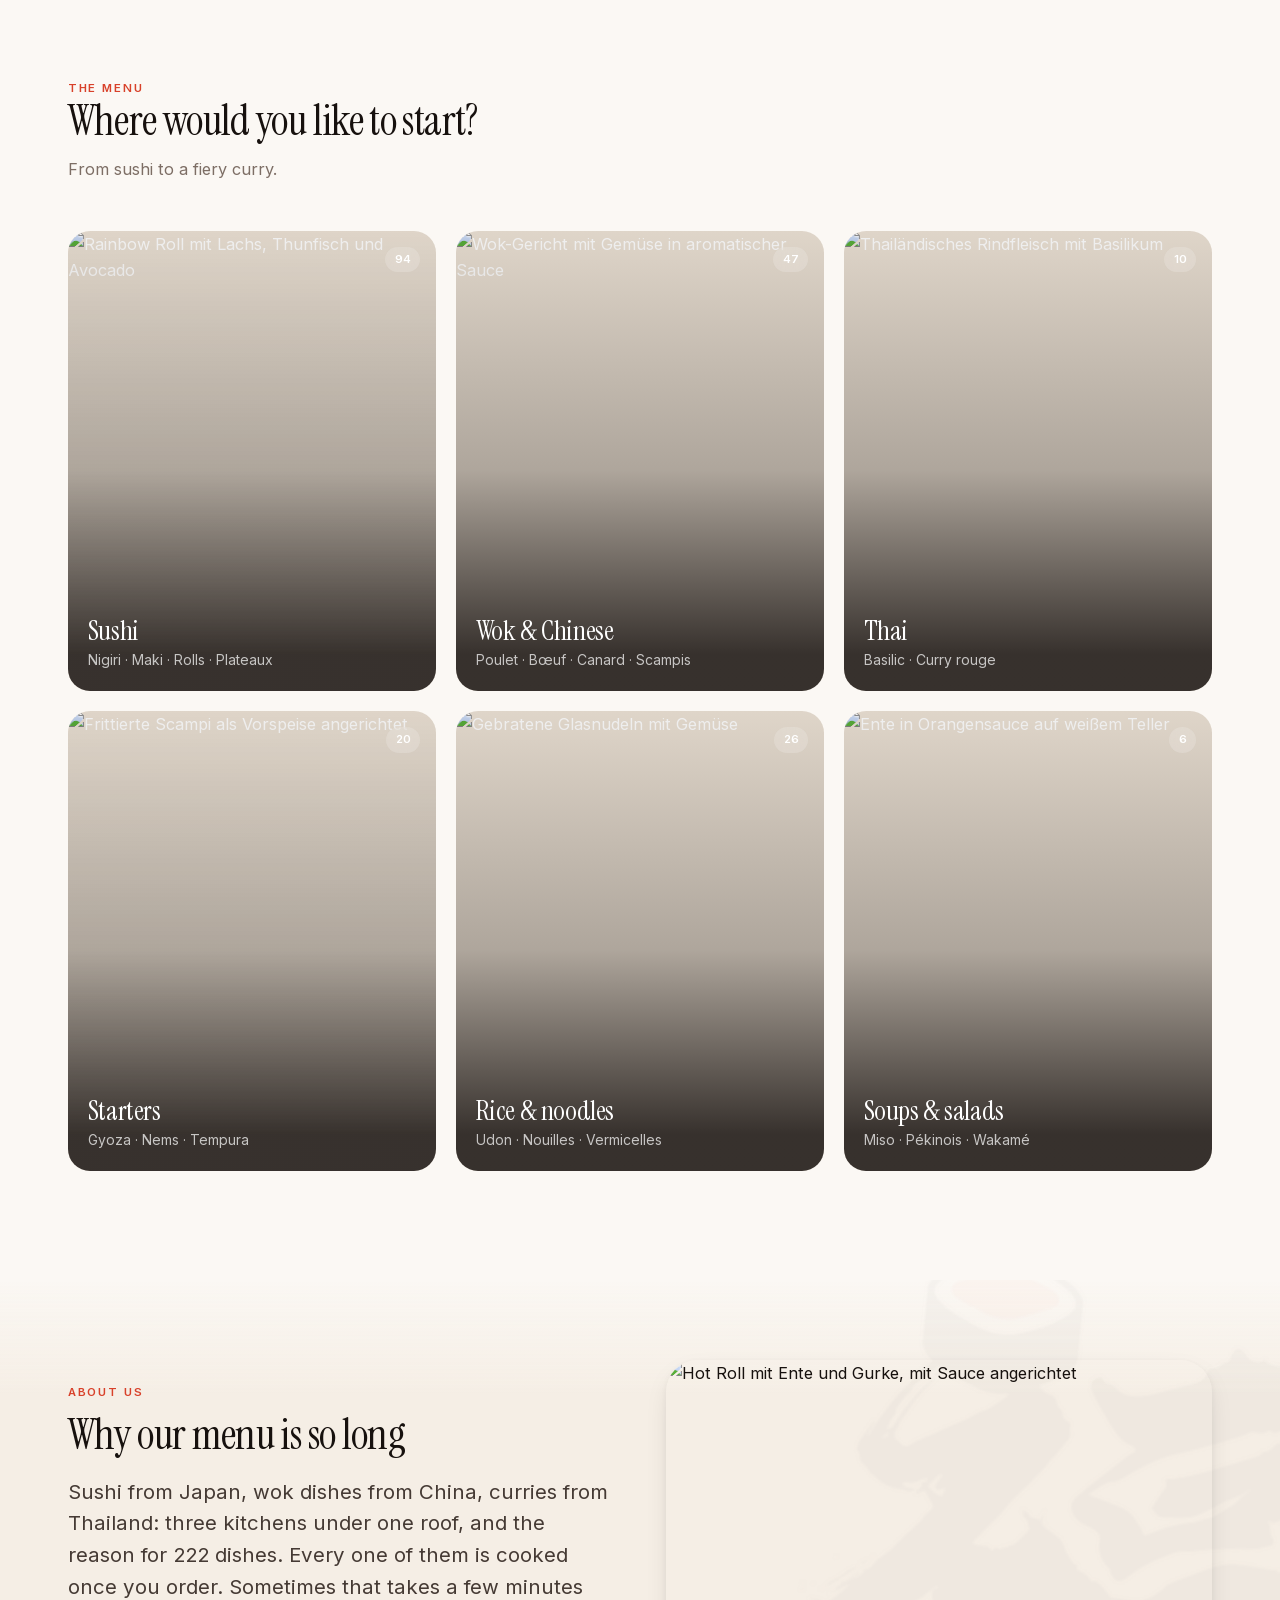
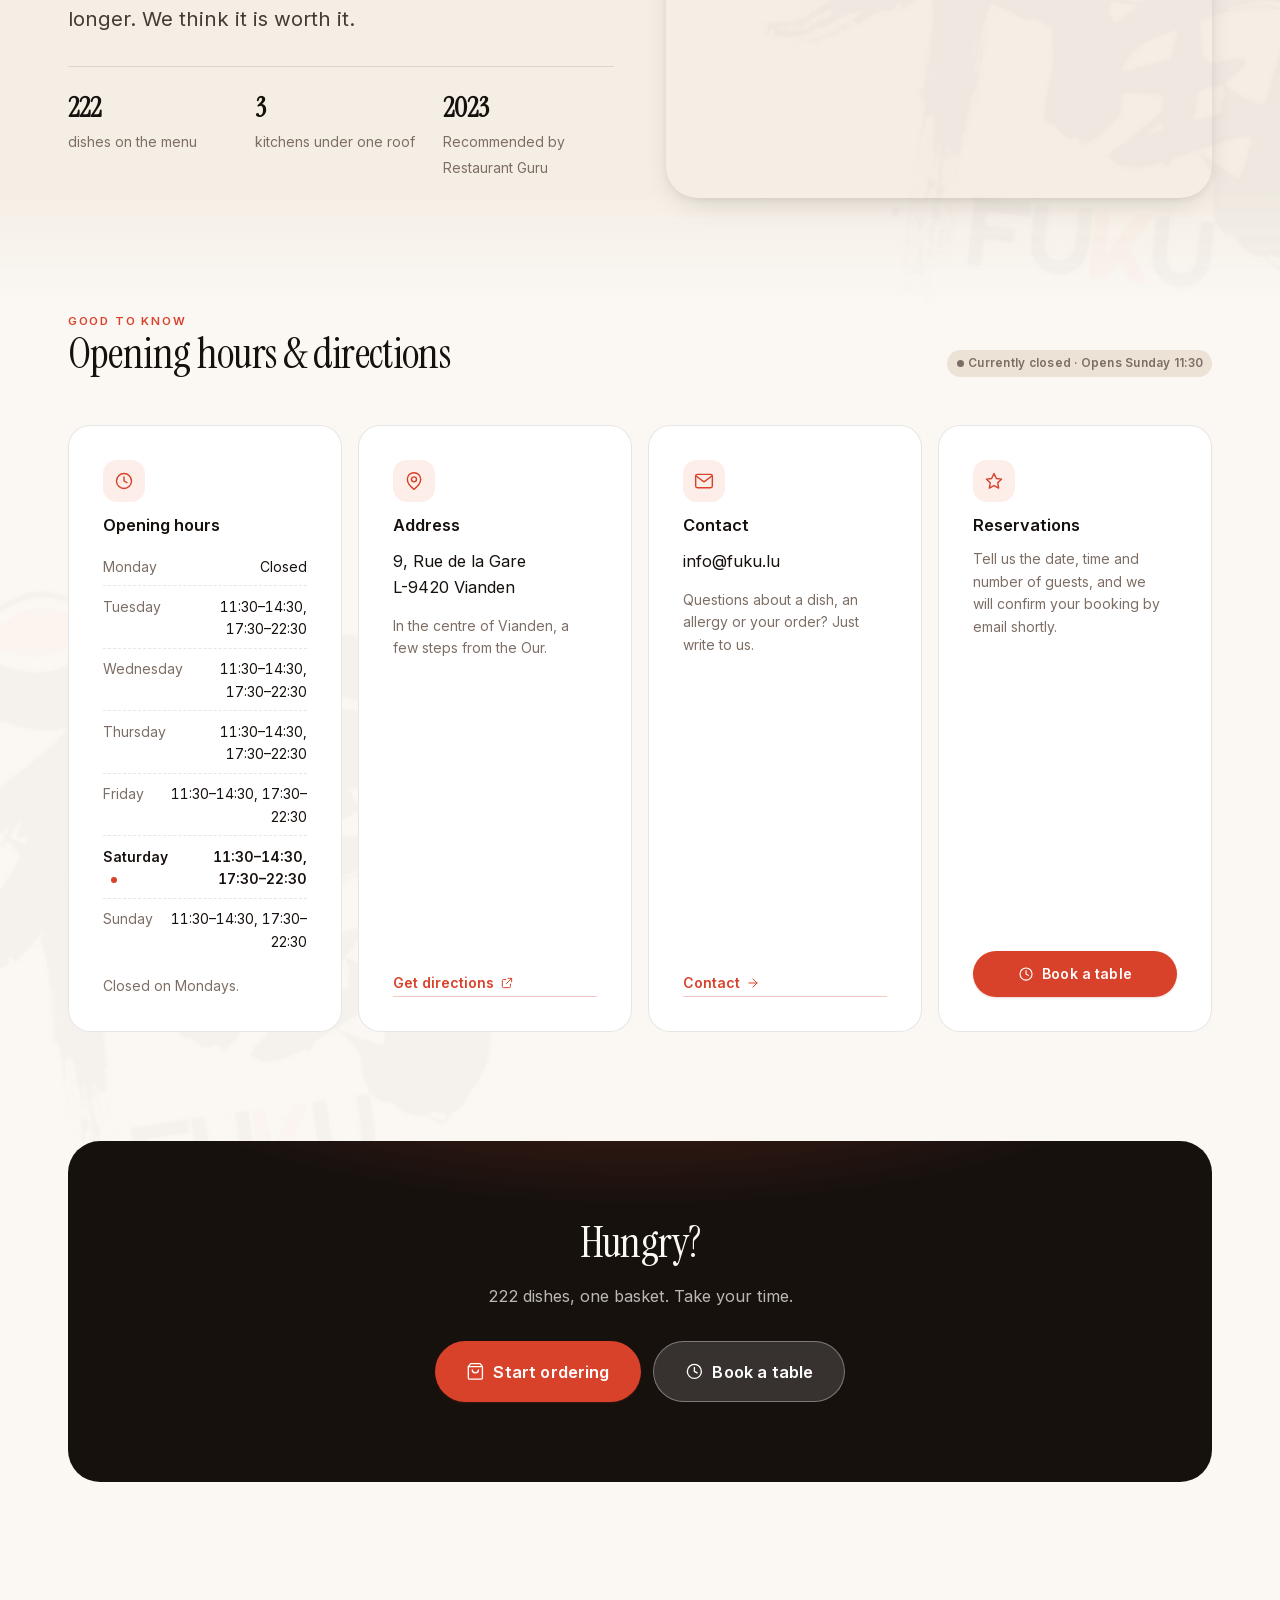
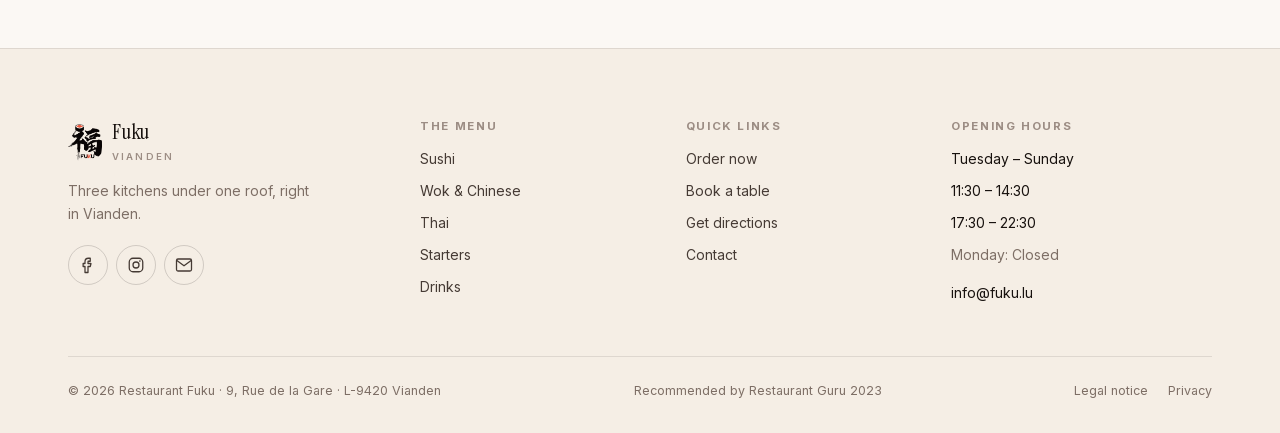
==== commit eb46fd3d: "Öffnungszeiten laut Google; Bewertung unter den Buttons ab Tablet - Öffnungszeiten auf Stand Google " ====
--- a/index.html
+++ b/index.html
@@ -48,14 +48,14 @@
           {
             "@type": "OpeningHoursSpecification",
             "dayOfWeek": ["Tuesday", "Wednesday", "Thursday", "Friday", "Saturday", "Sunday"],
-            "opens": "10:30",
+            "opens": "11:30",
             "closes": "14:30"
           },
           {
             "@type": "OpeningHoursSpecification",
             "dayOfWeek": ["Tuesday", "Wednesday", "Thursday", "Friday", "Saturday", "Sunday"],
             "opens": "17:30",
-            "closes": "23:00"
+            "closes": "22:30"
           }
         ],
         "acceptsReservations": "True"
@@ -171,7 +171,7 @@
             <dl class="hero__facts">
               <div>
                 <dt data-i18n="hero.fact1">Öffnungszeiten heute</dt>
-                <dd><strong data-today-hours>10:30–14:30 · 17:30–23:00</strong></dd>
+                <dd><strong data-today-hours>11:30–14:30 · 17:30–22:30</strong></dd>
               </div>
               <div>
                 <dt data-i18n="hero.fact2">Unsere Adresse</dt>
@@ -566,8 +566,8 @@
             <h4 data-i18n="home.info.hours">Öffnungszeiten</h4>
             <div class="footer__links">
               <span data-i18n="days.tueSun">Dienstag – Sonntag</span>
-              <span>10:30 – 14:30</span>
-              <span>17:30 – 23:00</span>
+              <span>11:30 – 14:30</span>
+              <span>17:30 – 22:30</span>
               <span class="muted"><span data-i18n="days.mon">Montag</span>: <span data-i18n="days.closed">Geschlossen</span></span>
             </div>
             <p style="margin-top: 1rem; font-size: var(--step--1)">
